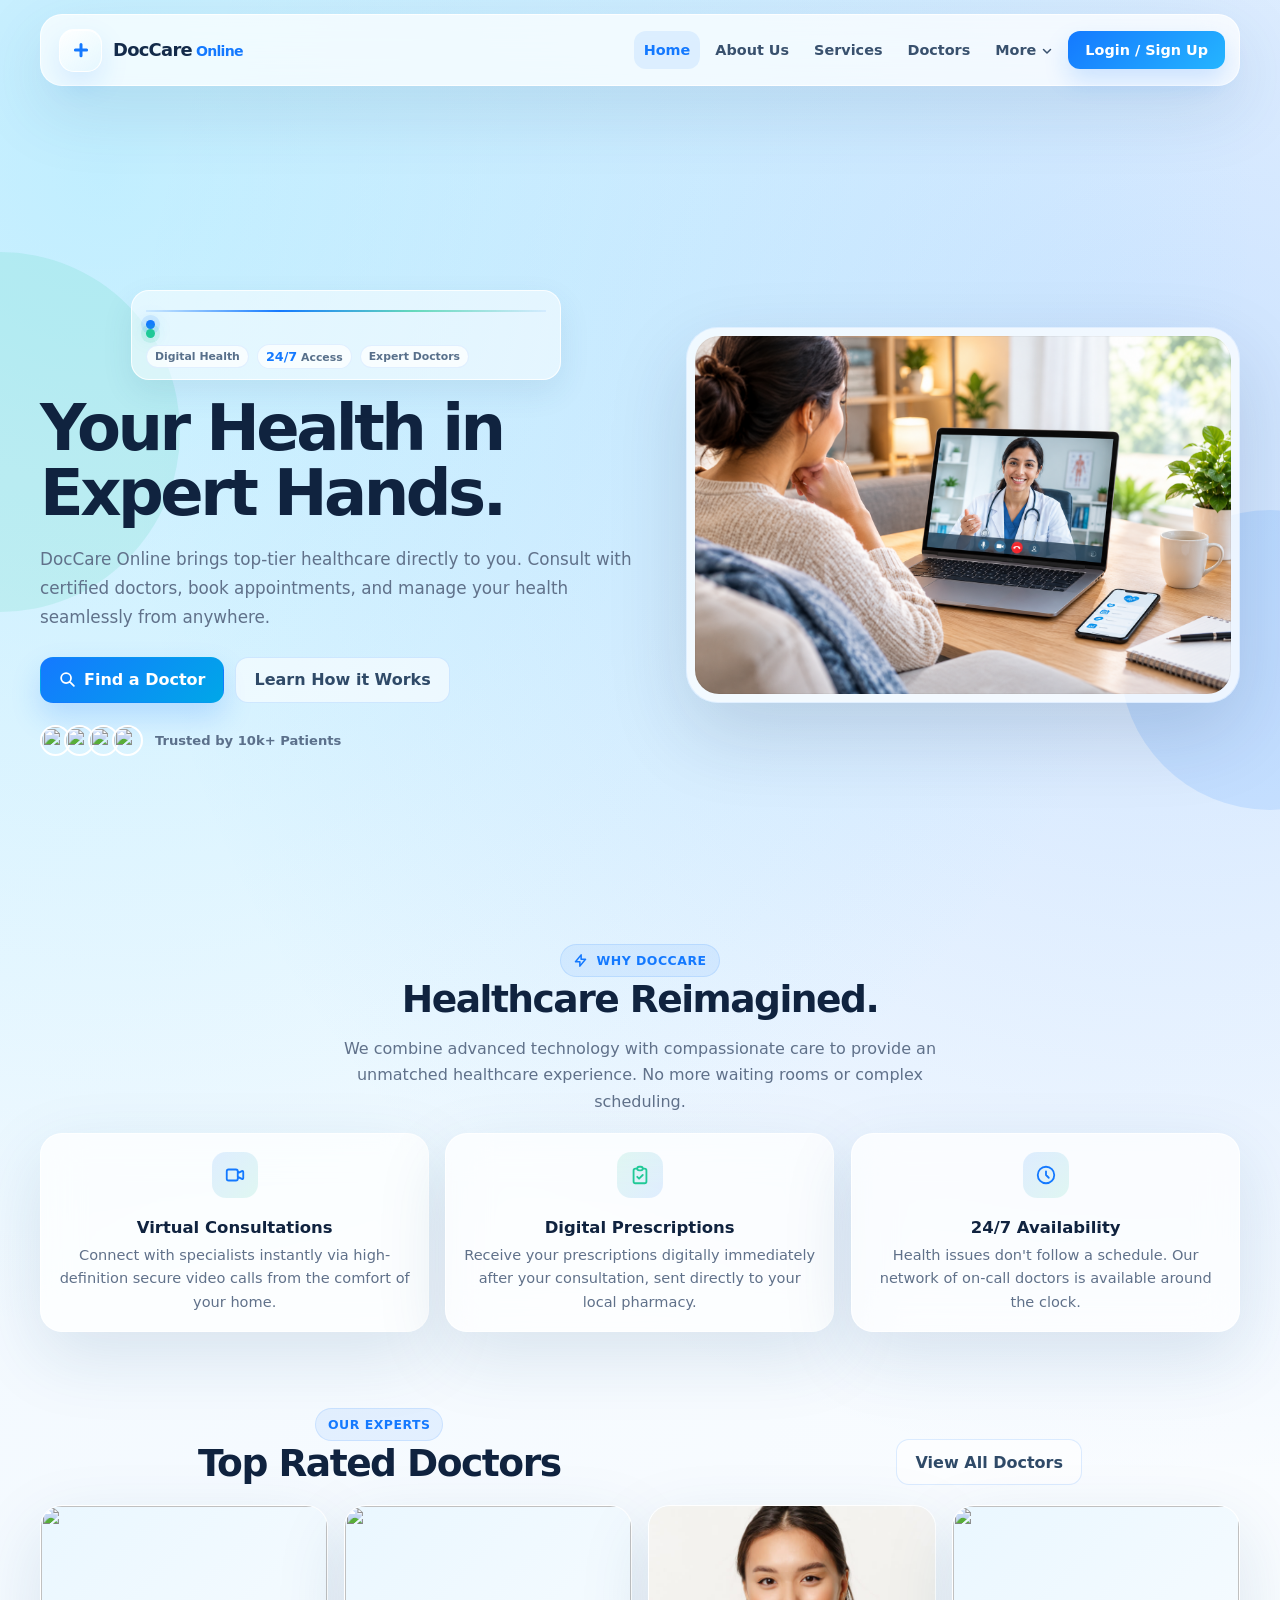
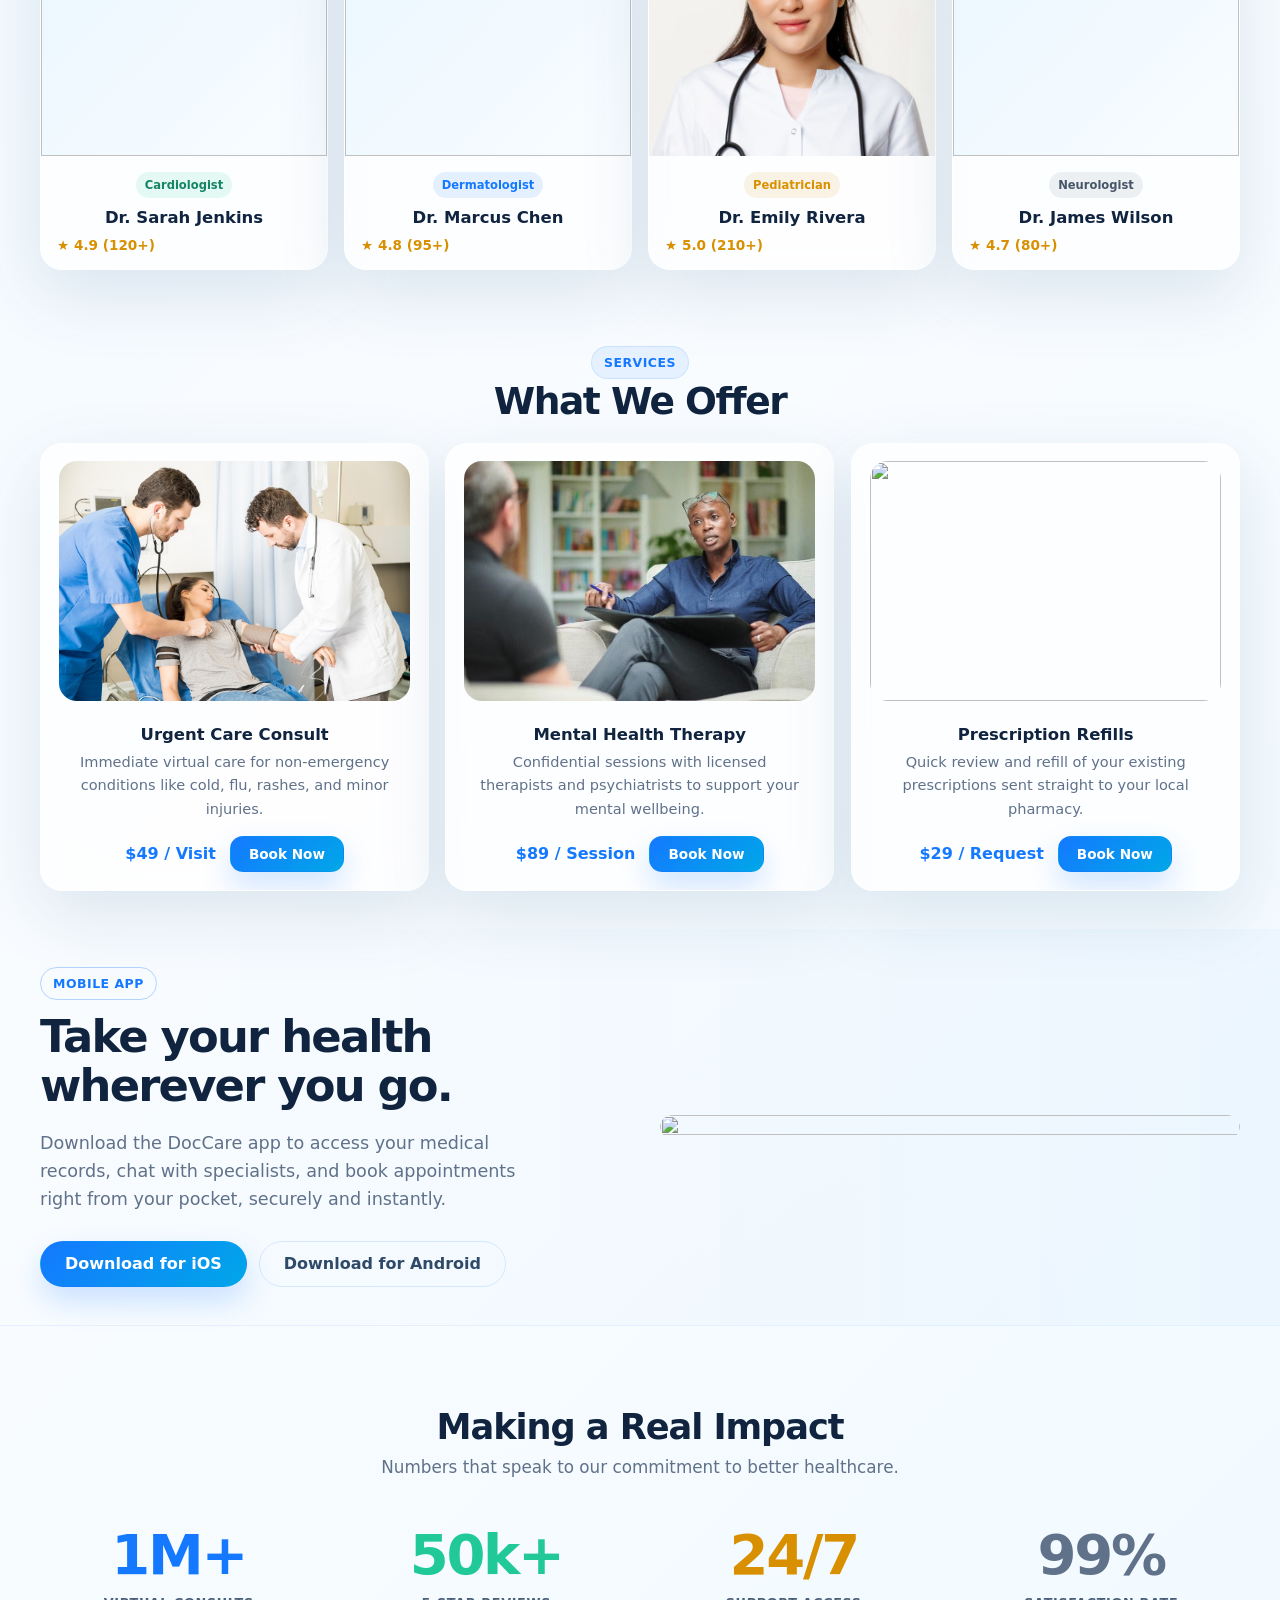
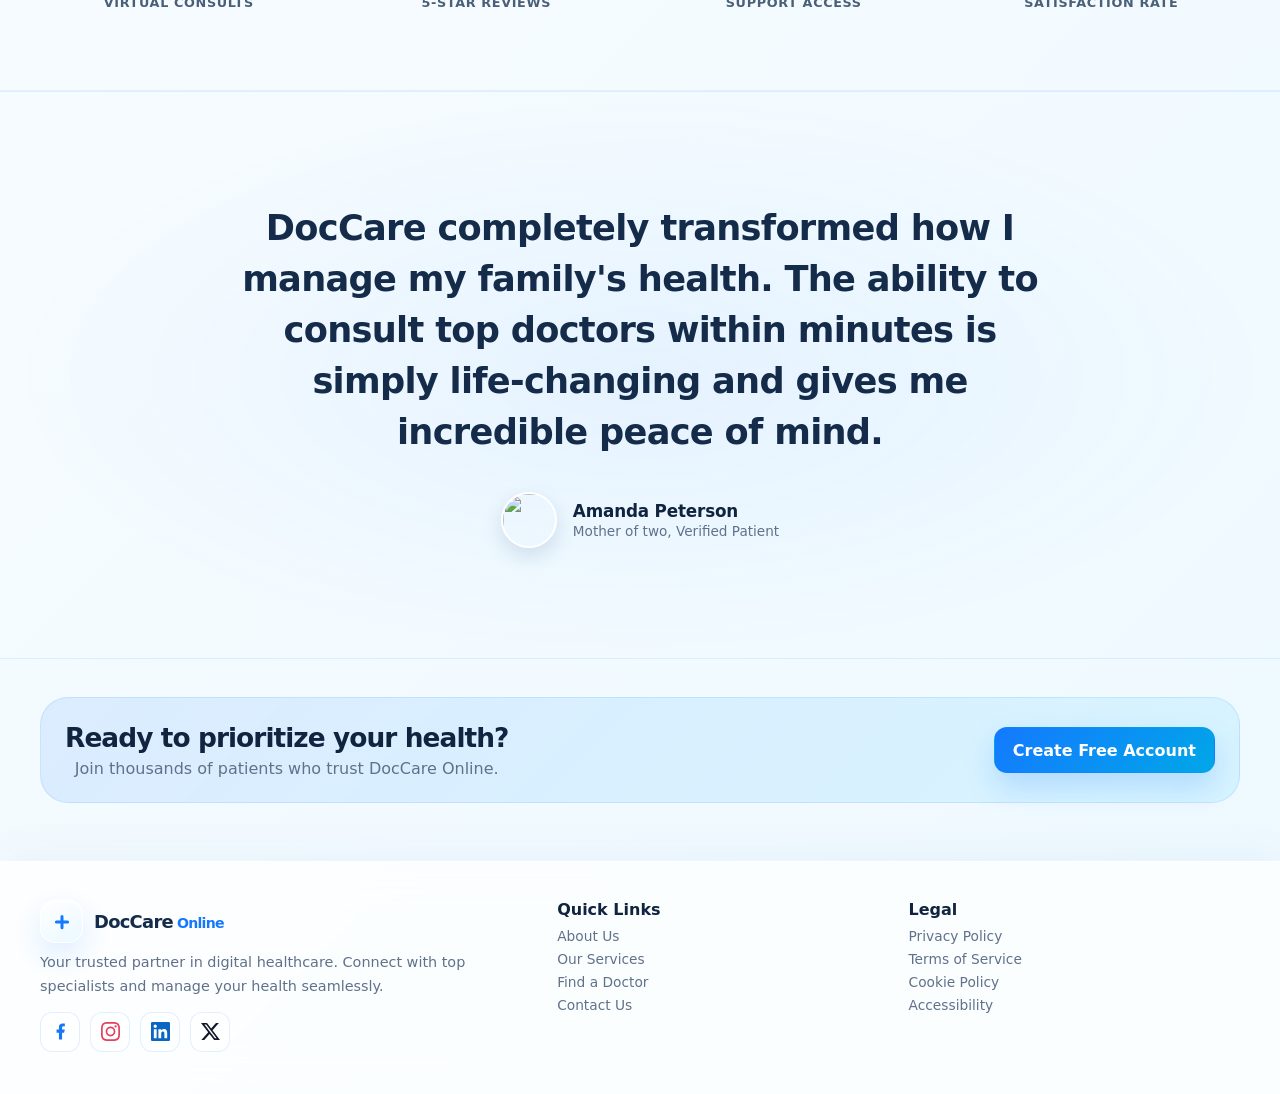
==== index.html @ 2a362c6a "first commit" ====
<!DOCTYPE html>
<html lang="en">
<head>
<meta charset="UTF-8">
<meta name="viewport" content="width=device-width, initial-scale=1.0, viewport-fit=cover">
<meta name="description" content="DocCare Online — modern doctor appointment platform for patients and healthcare professionals.">
<title>DocCare Online — Doctor Appointment Platform</title>
<link rel="icon" href="data:image/svg+xml,%3Csvg xmlns='http://www.w3.org/2000/svg' viewBox='0 0 64 64'%3E%3Crect x='2' y='2' width='60' height='60' rx='18' fill='%23eaf6ff' stroke='%23ffffff' stroke-width='4'/%3E%3Cpath d='M32 17v30M17 32h30' stroke='%231479ff' stroke-width='8' stroke-linecap='round'/%3E%3C/svg%3E">
<link rel="stylesheet" href="css/style.css">
</head>
<body>
<div id="public-layout">
<div class="nav-shell">
<nav class="navbar glass">
<a href="index.html" class="logo">
<div class="logo-mark"><svg viewBox="0 0 64 64" fill="none" stroke="var(--blue)" stroke-width="8" stroke-linecap="round" style="width: 24px; height: 24px;"><path d="M32 17v30M17 32h30"/></svg></div>
<div class="logo-wordmark"><strong>DocCare</strong><em>Online</em></div>
</a>
<div class="nav-links">
<a href="index.html" class="active" >Home</a>
<a href="about.html">About Us</a>
<a href="services.html">Services</a>
<a href="doctors.html">Doctors</a>
<div class="dropdown">
<button class="drop-toggle">More <svg style="width:12px;display:inline-block;vertical-align:middle" fill="none" stroke="currentColor" viewBox="0 0 24 24" stroke-width="3"><path stroke-linecap="round" stroke-linejoin="round" d="M19 9l-7 7-7-7"/></svg></button>
<div class="drop-menu">
<a href="specialties.html">Specialties</a>
<a href="how-it-works.html">How it Works</a>
<a href="resources.html">Resources</a>
<a href="contact.html">Contact</a>
</div>
</div>
<a href="auth.html" class="login-nav" >Login / Sign Up</a>
</div>
<button class="menu-btn" onclick="toggleMenu()"><svg fill="none" stroke="currentColor" viewBox="0 0 24 24" stroke-width="2.5"><path stroke-linecap="round" stroke-linejoin="round" d="M4 6h16M4 12h16M4 18h16"/></svg></button>
</nav>
</div>
<main id="main-content">

<section class="hero"><div class="container hero-grid"><div class="hero-copy reveal">
<div class="hero-h1-motion">
<div class="hero-motion-line"><i></i></div>
<div class="hero-nodes">
<div class="pulse-node"></div><div class="pulse-node mint"></div>
</div>
<div class="hero-motion-chips"><span>Digital Health</span><span><b>24/7</b> Access</span><span>Expert Doctors</span></div>
</div>
<h1>Your Health in Expert Hands.</h1>
<p>DocCare Online brings top-tier healthcare directly to you. Consult with certified doctors, book appointments, and manage your health seamlessly from anywhere.</p>
<div class="hero-actions"><a href="specialties.html" class="btn btn-primary"><svg fill="none" stroke="currentColor" viewBox="0 0 24 24" stroke-width="2.5"><path stroke-linecap="round" stroke-linejoin="round" d="M21 21l-6-6m2-5a7 7 0 11-14 0 7 7 0 0114 0z"/></svg> Find a Doctor</a><a href="how-it-works.html" class="btn btn-secondary">Learn How it Works</a></div>
<div class="avatar-row" style="margin-top:22px"><img src="https://i.pravatar.cc/100?img=1" class="avatar"><img src="https://i.pravatar.cc/100?img=2" class="avatar"><img src="https://i.pravatar.cc/100?img=3" class="avatar"><img src="https://i.pravatar.cc/100?img=4" class="avatar"><div style="margin-left:12px;font-size:0.82rem;font-weight:750;color:#5b708b">Trusted by 10k+ Patients</div></div></div>
<div class="hero-visual reveal" style="display:flex;justify-content:center;align-items:center">
  <div class="glass" style="border-radius:32px;overflow:hidden;box-shadow:0 30px 80px rgba(20,43,74,0.15);border:1px solid rgba(20,121,255,0.08);width:100%;max-width:650px;line-height:0;padding:8px">
    <div style="border-radius:24px;overflow:hidden;line-height:0;position:relative">
      <img src="image/home-hero.png" style="width:100%;height:auto;object-fit:cover;display:block" alt="DocCare Online">
      <div style="position:absolute;inset:0;box-shadow:inset 0 0 0 1px rgba(0,0,0,0.04);border-radius:24px;pointer-events:none"></div>
    </div>
  </div>
</div></div></section>
<section class="section"><div class="container"><div class="section-head reveal" style="flex-direction:column;align-items:center;text-align:center;gap:15px"><div><span class="eyebrow" style="margin-left:auto;margin-right:auto"><svg fill="none" stroke="currentColor" viewBox="0 0 24 24" stroke-width="2.5"><path stroke-linecap="round" stroke-linejoin="round" d="M13 10V3L4 14h7v7l9-11h-7z"/></svg> Why DocCare</span><h2 style="margin-bottom:0">Healthcare Reimagined.</h2></div><p style="margin:0 auto;text-align:center">We combine advanced technology with compassionate care to provide an unmatched healthcare experience. No more waiting rooms or complex scheduling.</p></div>
<div class="grid grid-3"><div class="card glass reveal" style="text-align:center"><div class="icon-box" style="margin:0 auto 20px"><svg fill="none" stroke="currentColor" viewBox="0 0 24 24" stroke-width="2"><path stroke-linecap="round" stroke-linejoin="round" d="M15 10l4.553-2.276A1 1 0 0121 8.618v6.764a1 1 0 01-1.447.894L15 14M5 18h8a2 2 0 002-2V8a2 2 0 00-2-2H5a2 2 0 00-2 2v8a2 2 0 002 2z"/></svg></div><h3>Virtual Consultations</h3><p>Connect with specialists instantly via high-definition secure video calls from the comfort of your home.</p></div>
<div class="card glass reveal" style="transition-delay:0.1s;text-align:center"><div class="icon-box" style="background:linear-gradient(135deg,rgba(32,201,151,0.12),rgba(20,121,255,0.12));color:var(--mint);margin:0 auto 20px"><svg fill="none" stroke="currentColor" viewBox="0 0 24 24" stroke-width="2"><path stroke-linecap="round" stroke-linejoin="round" d="M9 5H7a2 2 0 00-2 2v12a2 2 0 002 2h10a2 2 0 002-2V7a2 2 0 00-2-2h-2M9 5a2 2 0 002 2h2a2 2 0 002-2M9 5a2 2 0 012-2h2a2 2 0 012 2m-6 9l2 2 4-4"/></svg></div><h3>Digital Prescriptions</h3><p>Receive your prescriptions digitally immediately after your consultation, sent directly to your local pharmacy.</p></div>
<div class="card glass reveal" style="transition-delay:0.2s;text-align:center"><div class="icon-box" style="margin:0 auto 20px"><svg fill="none" stroke="currentColor" viewBox="0 0 24 24" stroke-width="2"><path stroke-linecap="round" stroke-linejoin="round" d="M12 8v4l3 3m6-3a9 9 0 11-18 0 9 9 0 0118 0z"/></svg></div><h3>24/7 Availability</h3><p>Health issues don't follow a schedule. Our network of on-call doctors is available around the clock.</p></div></div></div></section>

<section class="section">
    <div class="container">
        <div class="section-head reveal">
            <div>
                <span class="eyebrow">Our Experts</span>
                <h2>Top Rated Doctors</h2>
            </div>
            <a href="doctors.html" class="btn btn-secondary">View All Doctors</a>
        </div>
        <div class="grid grid-4" style="margin-top:20px">
            <div class="card glass image-card doctor-card reveal">
                <img src="https://images.unsplash.com/photo-1559839734-2b71ea197ec2?auto=format&fit=crop&q=80">
                <div class="pad">
                    <span class="badge">Cardiologist</span>
                    <h3 style="margin-bottom:2px">Dr. Sarah Jenkins</h3>
                    <div style="display:flex;justify-content:space-between;align-items:center;margin-top:10px">
                        <span class="rating">★ 4.9 (120+)</span>
                    </div>
                </div>
            </div>
            <div class="card glass image-card doctor-card reveal" style="transition-delay:0.1s">
                <img src="https://images.unsplash.com/photo-1612349317150-e413f6a5b16d?auto=format&fit=crop&q=80">
                <div class="pad">
                    <span class="badge" style="background:rgba(20,121,255,0.1);color:var(--blue)">Dermatologist</span>
                    <h3 style="margin-bottom:2px">Dr. Marcus Chen</h3>
                    <div style="display:flex;justify-content:space-between;align-items:center;margin-top:10px">
                        <span class="rating">★ 4.8 (95+)</span>
                    </div>
                </div>
            </div>
            <div class="card glass image-card doctor-card reveal" style="transition-delay:0.2s">
                <img src="image/Dr.%20Emily%20Rivera.png">
                <div class="pad">
                    <span class="badge" style="background:rgba(217,144,0,0.1);color:#d99000">Pediatrician</span>
                    <h3 style="margin-bottom:2px">Dr. Emily Rivera</h3>
                    <div style="display:flex;justify-content:space-between;align-items:center;margin-top:10px">
                        <span class="rating">★ 5.0 (210+)</span>
                    </div>
                </div>
            </div>
            <div class="card glass image-card doctor-card reveal" style="transition-delay:0.3s">
                <img src="https://images.unsplash.com/photo-1622253692010-333f2da6031d?auto=format&fit=crop&q=80">
                <div class="pad">
                    <span class="badge" style="background:rgba(100,116,139,0.1);color:#475569">Neurologist</span>
                    <h3 style="margin-bottom:2px">Dr. James Wilson</h3>
                    <div style="display:flex;justify-content:space-between;align-items:center;margin-top:10px">
                        <span class="rating">★ 4.7 (80+)</span>
                    </div>
                </div>
            </div>
        </div>
    </div>
</section>
<section class="section">
    <div class="container">
        <div class="section-head reveal">
            <div>
                <span class="eyebrow">Services</span>
                <h2>What We Offer</h2>
            </div>
        </div>
        <div class="grid grid-3" style="margin-top:20px">
            <div class="card glass service-card reveal">
                <div class="service-image"><img src="image/Urgent%20Care%20Consult.png"></div>
                <h3>Urgent Care Consult</h3>
                <p>Immediate virtual care for non-emergency conditions like cold, flu, rashes, and minor injuries.</p>
                <div class="service-foot"><span class="price">$49 / Visit</span><a href="auth.html" class="btn btn-primary" style="min-height:36px;font-size:0.85rem">Book Now</a></div>
            </div>
            <div class="card glass service-card reveal" style="transition-delay:0.1s">
                <div class="service-image"><img src="image/Mental%20Health%20Therapy.png"></div>
                <h3>Mental Health Therapy</h3>
                <p>Confidential sessions with licensed therapists and psychiatrists to support your mental wellbeing.</p>
                <div class="service-foot"><span class="price">$89 / Session</span><a href="auth.html" class="btn btn-primary" style="min-height:36px;font-size:0.85rem">Book Now</a></div>
            </div>
            <div class="card glass service-card reveal" style="transition-delay:0.2s">
                <div class="service-image"><img src="https://images.unsplash.com/photo-1631217868264-e5b90bb7e133?auto=format&fit=crop&q=80"></div>
                <h3>Prescription Refills</h3>
                <p>Quick review and refill of your existing prescriptions sent straight to your local pharmacy.</p>
                <div class="service-foot"><span class="price">$29 / Request</span><a href="auth.html" class="btn btn-primary" style="min-height:36px;font-size:0.85rem">Book Now</a></div>
            </div>
        </div>
    </div>
</section>
<!-- Advanced Section 1: Split Feature (App) -->
<section class="section" style="background:linear-gradient(to right, transparent, rgba(20,121,255,0.03))">
  <div class="container">
    <div class="split" style="align-items:center;gap:40px">
      <div class="reveal">
        <span class="eyebrow" style="margin-bottom:12px;background:none;border-color:rgba(20,121,255,0.3)">Mobile App</span>
        <h2 style="font-size:clamp(2rem, 4vw, 2.8rem);line-height:1.1;margin-bottom:18px;letter-spacing:-0.04em">Take your health wherever you go.</h2>
        <p style="color:var(--muted);font-size:1.1rem;line-height:1.6;max-width:480px;margin-bottom:28px">Download the DocCare app to access your medical records, chat with specialists, and book appointments right from your pocket, securely and instantly.</p>
        <div style="display:flex;gap:12px;flex-wrap:wrap">
          <a href="#" class="btn btn-primary" style="padding:0 24px;border-radius:99px">Download for iOS</a>
          <a href="#" class="btn btn-secondary" style="padding:0 24px;border-radius:99px;background:transparent">Download for Android</a>
        </div>
      </div>
      <div class="split-media reveal" style="height:auto;background:transparent;text-align:right">
        <img src="https://images.unsplash.com/photo-1576091160550-2173ff9e81b5?auto=format&fit=crop&q=80" style="border-radius:32px;box-shadow:0 30px 60px rgba(27,78,121,0.15)">
      </div>
    </div>
  </div>
</section>

<!-- Advanced Section 2: Big Numbers / Impact -->
<section class="section" style="padding:80px 0;border-top:1px solid rgba(20,121,255,0.08);border-bottom:1px solid rgba(20,121,255,0.08)">
  <div class="container">
    <div class="reveal" style="text-align:center;margin-bottom:50px">
      <h2 style="font-size:2.2rem;letter-spacing:-0.03em">Making a Real Impact</h2>
      <p style="color:var(--muted);margin-top:10px;font-size:1.05rem">Numbers that speak to our commitment to better healthcare.</p>
    </div>
    <div class="impact-grid reveal">
      <div>
        <strong style="display:block;font-size:3.5rem;color:var(--blue);font-weight:900;line-height:1;letter-spacing:-0.04em">1M+</strong>
        <span style="display:block;margin-top:12px;color:#4a5f78;font-weight:750;text-transform:uppercase;font-size:0.8rem;letter-spacing:0.05em">Virtual Consults</span>
      </div>
      <div>
        <strong style="display:block;font-size:3.5rem;color:var(--mint);font-weight:900;line-height:1;letter-spacing:-0.04em">50k+</strong>
        <span style="display:block;margin-top:12px;color:#4a5f78;font-weight:750;text-transform:uppercase;font-size:0.8rem;letter-spacing:0.05em">5-Star Reviews</span>
      </div>
      <div>
        <strong style="display:block;font-size:3.5rem;color:#d99000;font-weight:900;line-height:1;letter-spacing:-0.04em">24/7</strong>
        <span style="display:block;margin-top:12px;color:#4a5f78;font-weight:750;text-transform:uppercase;font-size:0.8rem;letter-spacing:0.05em">Support Access</span>
      </div>
      <div>
        <strong style="display:block;font-size:3.5rem;color:#60718a;font-weight:900;line-height:1;letter-spacing:-0.04em">99%</strong>
        <span style="display:block;margin-top:12px;color:#4a5f78;font-weight:750;text-transform:uppercase;font-size:0.8rem;letter-spacing:0.05em">Satisfaction Rate</span>
      </div>
    </div>
  </div>
</section>

<!-- Advanced Section 3: Large Testimonial -->
<section class="section" style="padding:110px 0;background:radial-gradient(ellipse at center, rgba(20,121,255,0.06) 0%, transparent 70%);border-top:1px solid rgba(20,121,255,0.1);border-bottom:1px solid rgba(20,121,255,0.1)">
  <div class="container" style="max-width:850px;text-align:center">
    <div class="reveal">
      <h2 style="font-size:clamp(1.6rem, 3vw, 2.2rem);line-height:1.45;letter-spacing:-0.02em;font-weight:600;color:#142b4a">DocCare completely transformed how I manage my family's health. The ability to consult top doctors within minutes is simply life-changing and gives me incredible peace of mind.</h2>
      <div style="margin-top:35px;display:flex;align-items:center;justify-content:center;gap:16px">
        <img src="https://i.pravatar.cc/100?img=5" style="width:56px;height:56px;border-radius:50%;object-fit:cover;border:2px solid #fff;box-shadow:0 8px 20px rgba(27,78,121,0.15)">
        <div style="text-align:left">
          <strong style="display:block;font-size:1.05rem;color:var(--ink);letter-spacing:-0.01em">Amanda Peterson</strong>
          <span style="color:var(--muted);font-size:0.85rem;font-weight:500">Mother of two, Verified Patient</span>
        </div>
      </div>
    </div>
  </div>
</section>
<section class="section"><div class="container"><div class="banner reveal"><div><h2>Ready to prioritize your health?</h2><p style="color:var(--muted);margin-top:6px">Join thousands of patients who trust DocCare Online.</p></div><a href="auth.html" class="btn btn-primary" >Create Free Account</a></div></div></section>
</main>
<footer><div class="container"><div class="footer">
<div><a href="index.html" class="logo"><div class="logo-mark"><svg viewBox="0 0 64 64" fill="none" stroke="var(--blue)" stroke-width="8" stroke-linecap="round" style="width: 24px; height: 24px;"><path d="M32 17v30M17 32h30"/></svg></div><div class="logo-wordmark"><strong>DocCare</strong><em>Online</em></div></a><p>Your trusted partner in digital healthcare. Connect with top specialists and manage your health seamlessly.</p><div class="social-row"><a href="#" class="social-icon facebook"><svg viewBox="0 0 24 24" fill="currentColor"><path d="M14 13.5h2.5l1-4H14v-2c0-1.03 0-2 2-2h1.5V2.14c-.326-.043-1.557-.14-2.857-.14C11.928 2 10 3.657 10 6.7v2.8H7v4h3V22h4v-8.5z"/></svg></a><a href="#" class="social-icon instagram"><svg viewBox="0 0 24 24" fill="currentColor"><path d="M12 2.163c3.204 0 3.584.012 4.85.07 3.252.148 4.771 1.691 4.919 4.919.058 1.265.069 1.645.069 4.849 0 3.205-.012 3.584-.069 4.849-.149 3.225-1.664 4.771-4.919 4.919-1.266.058-1.644.07-4.85.07-3.204 0-3.584-.012-4.849-.07-3.26-.149-4.771-1.699-4.919-4.92-.058-1.265-.07-1.644-.07-4.849 0-3.204.013-3.583.07-4.849.149-3.227 1.664-4.771 4.919-4.919 1.266-.057 1.645-.069 4.849-.069zM12 0C8.741 0 8.333.014 7.053.072 2.695.272.273 2.69.073 7.052.014 8.333 0 8.741 0 12c0 3.259.014 3.668.072 4.948.2 4.358 2.618 6.78 6.98 6.98C8.333 23.986 8.741 24 12 24c3.259 0 3.668-.014 4.948-.072 4.354-.2 6.782-2.618 6.979-6.98.059-1.28.073-1.689.073-4.948 0-3.259-.014-3.667-.072-4.947-.196-4.354-2.617-6.78-6.979-6.98C15.668.014 15.259 0 12 0zm0 5.838a6.162 6.162 0 100 12.324 6.162 6.162 0 000-12.324zM12 16a4 4 0 110-8 4 4 0 010 8zm6.406-11.845a1.44 1.44 0 100 2.881 1.44 1.44 0 000-2.881z"/></svg></a><a href="#" class="social-icon linkedin"><svg viewBox="0 0 24 24" fill="currentColor"><path d="M20.447 20.452h-3.554v-5.569c0-1.328-.027-3.037-1.852-3.037-1.853 0-2.136 1.445-2.136 2.939v5.667H9.351V9h3.414v1.561h.046c.477-.9 1.637-1.85 3.37-1.85 3.601 0 4.267 2.37 4.267 5.455v6.286zM5.337 7.433c-1.144 0-2.063-.926-2.063-2.065 0-1.138.92-2.063 2.063-2.063 1.14 0 2.064.925 2.064 2.063 0 1.139-.925 2.065-2.064 2.065zm1.782 13.019H3.555V9h3.564v11.452zM22.225 0H1.771C.792 0 0 .774 0 1.729v20.542C0 23.227.792 24 1.771 24h20.451C23.2 24 24 23.227 24 22.271V1.729C24 .774 23.2 0 22.222 0h.003z"/></svg></a><a href="#" class="social-icon x-social"><svg viewBox="0 0 24 24" fill="currentColor"><path d="M18.901 1.153h3.68l-8.04 9.19L24 22.846h-7.406l-5.8-7.584-6.638 7.584H.474l8.6-9.83L0 1.154h7.594l5.243 6.932ZM17.61 20.644h2.039L6.486 3.24H4.298Z"/></svg></a></div></div>
<div><h4>Quick Links</h4><a href="about.html">About Us</a><a href="services.html">Our Services</a><a href="doctors.html">Find a Doctor</a><a href="contact.html">Contact Us</a></div>
<div><h4>Legal</h4><a href="#">Privacy Policy</a><a href="#">Terms of Service</a><a href="#">Cookie Policy</a><a href="#">Accessibility</a></div>
</div></div></footer>
</div>
<div id="toast" class="toast"></div>
<button id="back-top" class="back-top" onclick="scrollToTop()"><svg fill="none" stroke="currentColor" viewBox="0 0 24 24" stroke-width="3" style="width:20px;height:20px"><path stroke-linecap="round" stroke-linejoin="round" d="M5 15l7-7 7 7"/></svg></button>
<script src="js/app.js"></script>
</body>
</html>
---- css/style.css ----
:root{--bg:#eef7ff;--bg2:#f9fcff;--ink:#10233f;--muted:#60718a;--blue:#1479ff;--blue2:#00a7e8;--mint:#20c997;--white:rgba(255,255,255,.72);--line:rgba(20,121,255,.15);--shadow:0 24px 70px rgba(27,78,121,.13);--radius:26px;--max:1200px}
*{box-sizing:border-box;margin:0;padding:0}
html{scroll-behavior:smooth}
body{font-family:Inter,ui-sans-serif,system-ui,-apple-system,BlinkMacSystemFont,"Segoe UI",sans-serif;color:var(--ink);background:radial-gradient(circle at 8% 4%,rgba(73,213,255,.28),transparent 27%),radial-gradient(circle at 92% 10%,rgba(20,121,255,.18),transparent 26%),linear-gradient(135deg,var(--bg),var(--bg2) 48%,#edf9ff);min-height:100vh;overflow-x:hidden}
body:before,body:after{content:"";position:fixed;z-index:-1;border-radius:50%;pointer-events:none}
body:before{width:360px;height:360px;left:-180px;top:28%;background:rgba(32,201,151,.12)}
body:after{width:300px;height:300px;right:-140px;bottom:10%;background:rgba(20,121,255,.12)}
a{color:inherit;text-decoration:none}button,input,select,textarea{font:inherit}button{cursor:pointer}img{display:block;max-width:100%}
.container{width:min(calc(100% - 32px),var(--max));margin:auto}
.glass{background:var(--white);border:1px solid rgba(255,255,255,.82);box-shadow:var(--shadow);backdrop-filter:blur(20px);-webkit-backdrop-filter:blur(20px)}
.nav-shell{position:sticky;top:14px;z-index:1000;padding:0 16px}.navbar{width:min(100%,var(--max));margin:auto;min-height:72px;padding:10px 14px 10px 18px;border-radius:22px;display:flex;align-items:center;gap:18px}
.logo{display:flex;align-items:center;gap:10px;font-weight:900;letter-spacing:-.03em;white-space:nowrap;margin-right:auto}.logo-mark{width:42px;height:42px;border-radius:13px;display:grid;place-items:center;background:linear-gradient(135deg,var(--blue),var(--blue2));color:#fff;box-shadow:0 12px 28px rgba(20,121,255,.25);font-size:25px;font-weight:900}.nav-links{display:flex;align-items:center;gap:5px}
.nav-links>a,.drop-toggle{border:0;background:transparent;padding:11px 10px;border-radius:12px;color:#39516e;font-weight:700;font-size:.9rem;white-space:nowrap}.nav-links>a:hover,.drop-toggle:hover,.nav-links>a.active{background:rgba(20,121,255,.09);color:var(--blue)}
.dropdown{position:relative}.drop-menu{display:none;position:absolute;top:calc(100% + 8px);left:0;min-width:220px;padding:8px;border-radius:18px;background:rgba(250,253,255,.96);border:1px solid rgba(20,121,255,.12);box-shadow:0 22px 55px rgba(30,80,120,.18);backdrop-filter:blur(18px)}.dropdown.open .drop-menu{display:grid}.drop-menu a{padding:11px 12px;border-radius:10px;color:#3b5573;font-weight:650}.drop-menu a:hover,.drop-menu a.active{background:rgba(20,121,255,.08);color:var(--blue)}
.login-nav{background:linear-gradient(135deg,var(--blue),#25b5ff)!important;color:#fff!important;padding-inline:17px!important;box-shadow:0 12px 24px rgba(20,121,255,.18)}.menu-btn{display:none;border:0;background:rgba(255,255,255,.75);width:44px;height:44px;border-radius:13px;color:var(--ink)}
main{padding-top:34px}.page{display:none}.page.active{display:block}.hero{padding:58px 0 40px;min-height:calc(100vh - 100px);display:flex;align-items:center;width:100%}.hero-grid{display:grid;grid-template-columns:1.05fr .95fr;gap:34px;align-items:center}
.eyebrow{display:inline-flex;align-items:center;gap:8px;padding:8px 12px;border-radius:999px;background:rgba(20,121,255,.08);border:1px solid rgba(20,121,255,.12);color:var(--blue);font-weight:800;font-size:.78rem;letter-spacing:.04em;text-transform:uppercase}.eyebrow svg{width:15px;height:15px}
h1{font-size:clamp(2.5rem,5vw,5rem);line-height:1.02;letter-spacing:-.055em;margin:16px 0 18px;max-width:760px}.hero h1{max-width:680px}.hero-copy p{font-size:1.05rem;line-height:1.75;color:var(--muted);max-width:650px}
.hero-actions{display:flex;flex-wrap:wrap;gap:11px;margin-top:24px}.btn{min-height:46px;border:1px solid transparent;border-radius:13px;padding:0 18px;display:inline-flex;align-items:center;justify-content:center;gap:8px;font-weight:800;transition:.25s ease;white-space:nowrap}.btn svg{width:17px;height:17px}.btn-primary{color:#fff;background:linear-gradient(135deg,var(--blue),var(--blue2));box-shadow:0 14px 30px rgba(20,121,255,.2)}.btn-secondary{background:rgba(255,255,255,.58);border-color:rgba(20,121,255,.14);color:#2f4a68}.btn:hover{transform:translateY(-2px);box-shadow:0 16px 32px rgba(30,90,140,.14)}
.hero-visual{position:relative;min-height:470px}.hero-image{height:470px;width:100%;object-fit:cover;border-radius:34px;border:1px solid rgba(255,255,255,.9);box-shadow:0 30px 80px rgba(29,83,130,.2)}.float-card{position:absolute;padding:14px 16px;border-radius:18px;min-width:190px;animation:float 5s ease-in-out infinite}.float-a{left:-20px;bottom:34px}.float-b{right:-18px;top:36px;animation-delay:-2s}.float-title{font-size:.76rem;color:var(--muted);font-weight:750}.float-value{font-weight:900;margin-top:4px}.avatar-row{display:flex;align-items:center;margin-top:10px}.avatar{width:31px;height:31px;border-radius:50%;object-fit:cover;border:2px solid #fff;margin-left:-7px}.avatar:first-child{margin-left:0}
.section{padding:38px 0}.section-head{display:flex;align-items:end;justify-content:space-between;gap:20px;margin-bottom:18px}.section-head h2{font-size:clamp(1.55rem,3vw,2.35rem);letter-spacing:-.04em}.section-head p{color:var(--muted);max-width:620px;line-height:1.65}.center-head{text-align:center;display:block}.center-head p{margin:8px auto 0}
.grid{display:grid;gap:16px}.grid-3{grid-template-columns:repeat(3,1fr)}.grid-4{grid-template-columns:repeat(4,1fr)}.values-grid{display:grid;grid-template-columns:repeat(3,1fr);gap:40px}.card{border-radius:22px;padding:18px;min-width:0}.card h3{font-size:1.03rem;margin:10px 0 6px}.card p{color:var(--muted);line-height:1.6;font-size:.91rem}
.icon-box{width:46px;height:46px;border-radius:14px;display:grid;place-items:center;background:linear-gradient(135deg,rgba(20,121,255,.12),rgba(32,201,151,.12));color:var(--blue);font-size:22px}.icon-box svg{width:22px;height:22px}
.specialty{display:flex;flex-direction:column;justify-content:center;align-items:center;text-align:center;gap:12px;padding:24px 16px;transition:.25s ease}.specialty:hover{transform:translateY(-4px)}.image-card{overflow:hidden;padding:0}.image-card img{width:100%;height:190px;object-fit:cover}.image-card .pad{padding:16px}.doctor-card img{height:250px}.badge{display:inline-flex;padding:6px 9px;border-radius:999px;background:rgba(32,201,151,.11);color:#168564;font-size:.72rem;font-weight:800}.rating{color:#d99000;font-weight:800;font-size:.85rem}
.stats{display:grid;grid-template-columns:repeat(4,1fr);gap:12px}.stat{padding:20px;border-radius:20px;text-align:center}.stat strong{display:block;font-size:1.8rem;letter-spacing:-.04em}.stat span{color:var(--muted);font-size:.82rem}.impact-grid{display:grid;grid-template-columns:repeat(4,1fr);gap:30px;text-align:center}
.split{display:grid;grid-template-columns:1fr 1fr;gap:20px;align-items:center}.split-media{height:350px;overflow:hidden;border-radius:26px}.split-media img{width:100%;height:100%;object-fit:cover}
.list{display:grid;gap:10px;margin-top:16px}.list li{list-style:none;display:flex;gap:10px;align-items:flex-start;color:#4c6078;line-height:1.5}.check{width:24px;height:24px;border-radius:50%;display:grid;place-items:center;flex:0 0 24px;background:rgba(32,201,151,.14);color:#13835f}.check svg{width:14px;height:14px}
.steps{display:grid;grid-template-columns:repeat(3,1fr);gap:14px}.step{padding:18px;border-radius:22px;position:relative}.step-num{font-weight:900;color:var(--blue);font-size:.8rem}.step img{width:100%;height:155px;object-fit:cover;border-radius:17px;margin-top:12px}.step h3{margin:12px 0 6px}
.banner{padding:24px;border-radius:28px;display:flex;justify-content:space-between;align-items:center;gap:20px;background:linear-gradient(135deg,rgba(20,121,255,.11),rgba(73,213,255,.14));border:1px solid rgba(20,121,255,.12)}.banner h2{font-size:1.65rem;letter-spacing:-.035em}
.quote{padding:22px;border-radius:22px}.quote p{font-size:1rem;line-height:1.7;color:#465b73}.quote strong{display:block;margin-top:12px}
.page-title{padding:42px 0 22px;text-align:center}.page-title h1{font-size:clamp(2rem,4vw,3.5rem);margin:0 auto 10px;max-width:none;line-height:1.08}.page-title p{color:var(--muted);max-width:720px;margin:auto;line-height:1.7}
.service-card{min-height:240px;display:flex;flex-direction:column}.service-card .service-foot{margin-top:auto;padding-top:16px;display:flex;justify-content:space-between;align-items:center}.price{font-weight:900;color:var(--blue)}
.filters{display:flex;flex-wrap:wrap;justify-content:center;gap:9px;margin-bottom:16px}.filter{border:1px solid rgba(20,121,255,.14);background:rgba(255,255,255,.6);padding:9px 12px;border-radius:999px;font-weight:800;color:#4c6078}.filter.active{background:var(--blue);color:#fff}
.contact-grid{display:grid;grid-template-columns:.85fr 1.15fr;gap:18px}.contact-list{display:grid;gap:11px}.contact-item{display:flex;gap:13px;align-items:center;padding:14px;border-radius:18px}.contact-item svg{width:20px;color:var(--blue)}
.form{display:grid;gap:12px}.form-grid{display:grid;grid-template-columns:1fr 1fr;gap:12px}label{font-size:.78rem;font-weight:800;color:#425a74;margin-bottom:5px;display:block}input,select,textarea{width:100%;border:1px solid rgba(50,91,125,.16);background:rgba(255,255,255,.72);border-radius:13px;padding:12px 13px;color:var(--ink);outline:none}input:focus,select:focus,textarea:focus{border-color:rgba(20,121,255,.55);box-shadow:0 0 0 4px rgba(20,121,255,.08)}textarea{min-height:130px;resize:vertical}
.map{height:280px;border-radius:22px;overflow:hidden;background:linear-gradient(135deg,#dff5ff,#effcf8);position:relative}.map:before{content:"";position:absolute;inset:0;background-image:linear-gradient(35deg,transparent 48%,rgba(20,121,255,.12) 49%,transparent 51%),linear-gradient(125deg,transparent 48%,rgba(32,201,151,.12) 49%,transparent 51%);background-size:90px 90px}.map-pin{position:absolute;left:50%;top:50%;transform:translate(-50%,-50%);width:64px;height:64px;border-radius:50% 50% 50% 0;rotate:-45deg;background:linear-gradient(135deg,var(--blue),var(--blue2));display:grid;place-items:center;box-shadow:0 16px 35px rgba(20,121,255,.3)}.map-pin span{rotate:45deg;color:#fff;font-weight:900}
.dashboard-page{display:none;min-height:100vh}.dashboard-page.active{display:block}.dash-layout{display:grid;grid-template-columns:250px 1fr;min-height:100vh}.sidebar{position:sticky;top:0;height:100vh;padding:18px;display:flex;flex-direction:column;gap:15px;border-right:1px solid rgba(20,121,255,.12)}.sidebar .logo{margin:0 0 12px}.side-nav{display:grid;gap:6px}.side-nav button{border:0;background:transparent;text-align:left;padding:12px 13px;border-radius:13px;color:#4a6078;font-weight:750}.side-nav button:hover,.side-nav button.active{background:rgba(20,121,255,.1);color:var(--blue)}.side-bottom{margin-top:auto;display:grid;gap:8px}
.dash-main{padding:24px;min-width:0}.dash-top{display:flex;align-items:center;justify-content:space-between;gap:14px;margin-bottom:18px}.dash-top h2{font-size:1.55rem;letter-spacing:-.035em}.dash-menu{display:none;border:0;background:rgba(255,255,255,.75);width:44px;height:44px;border-radius:13px}.dash-grid{display:grid;grid-template-columns:repeat(4,1fr);gap:12px}.dash-stat{padding:18px;border-radius:20px}.dash-stat span{display:block;color:var(--muted);font-size:.78rem}.dash-stat strong{font-size:1.8rem;display:block;margin-top:6px}
.table-wrap{overflow:auto;border-radius:20px}table{width:100%;border-collapse:collapse;min-width:680px}th,td{padding:13px 12px;text-align:left;border-bottom:1px solid rgba(20,121,255,.09);font-size:.86rem}th{color:#526780;font-size:.75rem;text-transform:uppercase;letter-spacing:.04em}.status{display:inline-flex;padding:6px 9px;border-radius:999px;font-weight:800;font-size:.72rem}.status.green{background:rgba(32,201,151,.12);color:#167b5d}.status.blue{background:rgba(20,121,255,.1);color:#1262c7}
.auth{min-height:100vh;display:grid;place-items:center;padding:30px 16px;position:relative}.auth-controls{position:fixed;top:20px;right:20px;display:flex;gap:8px}.auth-brand{display:flex;justify-content:center;margin-bottom:18px}.auth-card{width:min(100%,470px);padding:28px;border-radius:28px}.auth-card h1{font-size:2rem;text-align:center;margin:0 0 8px;letter-spacing:-.04em}.auth-card .sub{text-align:center;color:var(--muted);margin-bottom:20px}.auth-logo{display:inline-flex}
.remember-row{display:flex;justify-content:space-between;gap:10px;align-items:center;font-size:.82rem}.remember{display:flex;align-items:center;gap:8px}.remember input{width:16px;height:16px}.remember-row a{color:var(--blue);font-weight:800}.socials{display:grid;grid-template-columns:1fr 1fr;gap:10px;margin-top:14px}.social-btn{min-height:45px;border:1px solid rgba(50,91,125,.14);background:rgba(255,255,255,.72);border-radius:13px;display:flex;align-items:center;justify-content:center;gap:9px;font-weight:800;color:#344b65}.social-btn svg{width:19px;height:19px}.divider{display:flex;align-items:center;gap:10px;margin:16px 0;color:#7b8da2;font-size:.75rem}.divider:before,.divider:after{content:"";height:1px;background:rgba(20,121,255,.12);flex:1}.auth-foot{text-align:center;margin-top:15px;color:var(--muted);font-size:.86rem}.auth-foot a{color:var(--blue);font-weight:800}
.toast{position:fixed;right:18px;bottom:18px;z-index:3000;background:#10233f;color:#fff;padding:12px 15px;border-radius:13px;box-shadow:0 18px 45px rgba(16,35,63,.24);transform:translateY(20px);opacity:0;pointer-events:none;transition:.25s}.toast.show{transform:none;opacity:1}.back-top{position:fixed;right:18px;bottom:18px;width:44px;height:44px;border:0;border-radius:50%;background:var(--blue);color:#fff;display:none;place-items:center;box-shadow:0 14px 30px rgba(20,121,255,.24);z-index:800}.back-top.show{display:grid}
footer{padding:38px 0 42px;background:var(--white);border-top:1px solid rgba(255,255,255,.82);box-shadow:0 -10px 40px rgba(27,78,121,.04);backdrop-filter:blur(20px);-webkit-backdrop-filter:blur(20px);margin-top:20px}.footer{display:grid;grid-template-columns:1.2fr .8fr .8fr;gap:20px}.footer p{color:var(--muted);line-height:1.65;margin-top:8px;max-width:450px;font-size:.9rem}.footer h4{margin-bottom:9px}.footer a:not(.logo):not(.social-icon){display:block;color:#60718a;margin:7px 0;font-size:.86rem}.social-row{display:flex;gap:8px}.social-icon{width:36px;height:36px;border-radius:11px;display:grid;place-items:center;background:rgba(20,121,255,.08);color:var(--blue);font-weight:900;transition:.2s}.social-icon:hover{transform:translateY(-2px);background:rgba(20,121,255,.14)}
.reveal{opacity:0;transform:translateY(16px);transition:.65s ease}.reveal.in{opacity:1;transform:none}@keyframes float{0%,100%{transform:translateY(0)}50%{transform:translateY(-9px)}}
@media(max-width:1020px){.nav-links{gap:1px}.nav-links>a,.drop-toggle{padding-inline:8px;font-size:.82rem}.hero-grid{grid-template-columns:1fr}.hero-copy, .hero-copy p { margin-inline: auto; text-align: center; }.hero-actions, .hero-nodes, .hero-motion-chips, .avatar-row { justify-content: center !important; }.hero-copy{max-width:760px}.hero-visual{max-width:780px}.grid-4,.impact-grid{grid-template-columns:repeat(2,1fr)}.stats{grid-template-columns:repeat(2,1fr)}.footer{grid-template-columns:1fr 1fr}.dash-layout{grid-template-columns:220px 1fr}.dash-grid{grid-template-columns:repeat(2,1fr)}}
@media(max-width:780px){.nav-shell{top:8px;padding:0 9px}.navbar{min-height:64px;padding:9px 10px 9px 13px}.menu-btn{display:grid;place-items:center}.nav-links{display:none;position:absolute;left:9px;right:9px;top:calc(100% + 8px);padding:10px;border-radius:20px;flex-direction:column;align-items:stretch;background:#ffffff;box-shadow:0 25px 60px rgba(20,43,74,0.15);border:1px solid rgba(20,121,255,0.06)}.nav-links.open{display:flex}.nav-links>a,.drop-toggle{width:100%;text-align:center;padding:12px}.dropdown{width:100%}.drop-menu{position:static;box-shadow:none;margin-top:5px;background:rgba(20,121,255,0.03);border-radius:14px}.drop-menu a{text-align:center;display:block}main{padding-top:18px}.hero{padding-top:32px}.hero-image{height:370px}.hero-visual{min-height:390px}.float-a{left:8px;bottom:22px}.float-b{right:8px;top:18px}.grid-3,.steps,.values-grid{grid-template-columns:repeat(2, 1fr)}.grid-3 > *:nth-child(3):last-child,.steps > *:nth-child(3):last-child{grid-column:1 / -1;width:calc(50% - 8px);margin-inline:auto}.values-grid > *:nth-child(3):last-child{grid-column:1 / -1;width:calc(50% - 20px);margin-inline:auto}.split,.contact-grid{grid-template-columns:1fr}.form-grid{grid-template-columns:1fr}.grid-4{grid-template-columns:1fr 1fr}.footer{grid-template-columns:1fr;text-align:center}.footer .logo{justify-content:center;margin-inline:auto}.footer p{margin-inline:auto;text-align:center}.dash-layout{display:block}.sidebar{position:fixed;z-index:1200;left:-285px;top:0;width:270px;transition:.25s;background:rgba(249,252,255,.96);backdrop-filter:blur(18px);box-shadow:25px 0 50px rgba(30,80,120,.12)}.sidebar.open{left:0}.dash-main{padding:17px}.dash-menu{display:grid;place-items:center}}
@media(max-width:520px){.container{width:min(calc(100% - 22px),var(--max))}.logo-mark{width:38px;height:38px}.logo span{font-size:.94rem}h1{font-size:2.45rem}.hero-image{height:320px}.float-card{min-width:155px;padding:11px}.float-a{left:2px}.float-b{right:2px}.card{padding:15px}.grid-3,.steps,.grid-4,.stats,.dash-grid,.impact-grid,.values-grid{grid-template-columns:1fr}.grid-3 > *:nth-child(3):last-child,.steps > *:nth-child(3):last-child,.values-grid > *:nth-child(3):last-child{grid-column:auto;width:100%;margin-inline:0}.section{padding:28px 0}.banner{display:grid}.auth-card{padding:22px 18px}.auth-controls{top:10px;right:10px}.socials{grid-template-columns:1fr}}
.doctor-card img{object-position:center 28%;background:linear-gradient(135deg,#eaf7ff,#f8fcff)}
.doctor-card:hover img{transform:scale(1.055);filter:saturate(1.06) contrast(1.02)}
.home-motion{position:relative;overflow:hidden;padding:28px;border-radius:30px;min-height:260px}
.motion-stage{position:relative;height:205px;border-radius:24px;overflow:hidden;background:linear-gradient(135deg,rgba(255,255,255,.82),rgba(220,244,255,.5));border:1px solid rgba(255,255,255,.9)}
.motion-grid{position:absolute;inset:0;background-image:linear-gradient(rgba(20,121,255,.08) 1px,transparent 1px),linear-gradient(90deg,rgba(20,121,255,.08) 1px,transparent 1px);background-size:32px 32px;mask-image:linear-gradient(to bottom,transparent,#000 18%,#000 82%,transparent)}
.motion-orb{position:absolute;width:92px;height:92px;border-radius:50%;background:radial-gradient(circle at 32% 28%,#fff 0 8%,#8cecff 22%,#1479ff 68%,rgba(20,121,255,.05) 72%);box-shadow:0 0 45px rgba(20,121,255,.28),inset -12px -16px 25px rgba(8,74,160,.18);animation:orbTravel 9s cubic-bezier(.45,.05,.55,.95) infinite alternate}
.motion-orb.one{left:7%;top:55%;animation-delay:-1.5s}
.motion-orb.two{width:58px;height:58px;left:44%;top:18%;animation-duration:7s;animation-delay:-4s;background:radial-gradient(circle at 30% 25%,#fff 0 9%,#7cf5d5 23%,#20c997 68%,rgba(32,201,151,.04) 73%)}
.motion-orb.three{width:42px;height:42px;right:9%;top:55%;animation-duration:6s;animation-delay:-2s}
.motion-line{position:absolute;height:2px;width:72%;left:14%;top:50%;background:linear-gradient(90deg,transparent,rgba(20,121,255,.15),#1479ff,rgba(32,201,151,.65),transparent);filter:blur(.2px);animation:scanLine 3.8s ease-in-out infinite}
.motion-card{position:absolute;z-index:3;left:50%;top:50%;transform:translate(-50%,-50%);width:min(330px,82%);padding:16px 18px;border-radius:20px;background:rgba(255,255,255,.68);border:1px solid rgba(255,255,255,.95);backdrop-filter:blur(16px);box-shadow:0 20px 45px rgba(27,78,121,.16);animation:cardFloat 4.5s ease-in-out infinite}
.motion-card .motion-status{display:flex;align-items:center;justify-content:space-between;gap:12px}
.motion-dot{width:9px;height:9px;border-radius:50%;background:#20c997;box-shadow:0 0 0 7px rgba(32,201,151,.12);animation:dotPulse 1.8s infinite}
.motion-wave{display:flex;align-items:end;gap:5px;height:30px;margin-top:12px}
.motion-wave i{display:block;flex:1;border-radius:99px;background:linear-gradient(180deg,#1479ff,#7bdfff);animation:wave 1.2s ease-in-out infinite}
.motion-wave i:nth-child(1){height:35%;animation-delay:-.1s}.motion-wave i:nth-child(2){height:75%;animation-delay:-.3s}.motion-wave i:nth-child(3){height:50%;animation-delay:-.5s}.motion-wave i:nth-child(4){height:92%;animation-delay:-.2s}.motion-wave i:nth-child(5){height:62%;animation-delay:-.4s}.motion-wave i:nth-child(6){height:82%;animation-delay:-.6s}
.social-icon svg{width:18px;height:18px;display:block;flex:0 0 18px;overflow:visible}
.social-icon.facebook{color:#1877f2}.social-icon.instagram{color:#e4405f}.social-icon.linkedin{color:#0a66c2}.social-icon.x-social{color:#111827}
.social-icon{background:rgba(255,255,255,.7);border:1px solid rgba(20,121,255,.12)}
.social-icon:hover{transform:translateY(-5px) scale(1.06);box-shadow:0 12px 26px rgba(20,121,255,.18)}
@keyframes orbTravel{0%{transform:translate3d(0,0,0) scale(.85)}50%{transform:translate3d(210px,-30px,0) scale(1.08)}100%{transform:translate3d(430px,22px,0) scale(.92)}}
@keyframes scanLine{0%,100%{transform:translateX(-18%) scaleX(.75);opacity:.25}50%{transform:translateX(18%) scaleX(1);opacity:1}}
@keyframes cardFloat{0%,100%{transform:translate(-50%,-50%) translateY(0)}50%{transform:translate(-50%,-50%) translateY(-9px)}}
@keyframes dotPulse{0%,100%{box-shadow:0 0 0 0 rgba(32,201,151,.2)}50%{box-shadow:0 0 0 9px rgba(32,201,151,0)}}
@keyframes wave{0%,100%{transform:scaleY(.75);opacity:.65}50%{transform:scaleY(1.12);opacity:1}}
@media(max-width:780px){.home-motion{padding:18px}.motion-stage{height:190px}.motion-card{width:78%}.motion-orb{width:68px;height:68px}@keyframes orbTravel{0%{transform:translate3d(0,0,0)}50%{transform:translate3d(55px,-20px,0)}100%{transform:translate3d(105px,18px,0)}}}
@media(prefers-reduced-motion:reduce){*,*:before,*:after{scroll-behavior:auto!important;animation:none!important;transition:none!important}}
.logo{gap:11px;min-width:max-content;text-decoration:none}
.logo-mark{width:43px;height:43px;border-radius:15px;display:grid;place-items:center;padding:0;overflow:hidden;background:linear-gradient(145deg,rgba(255,255,255,.96),rgba(225,246,255,.72));border:1px solid rgba(255,255,255,.92);box-shadow:0 12px 28px rgba(20,121,255,.13),inset 0 1px 0 rgba(255,255,255,.95);position:relative}
.logo-mark svg{width:36px;height:36px;display:block;transition:transform .45s cubic-bezier(.2,.8,.2,1),filter .45s ease}
.logo:hover .logo-mark svg{transform:rotate(-7deg) scale(1.08);filter:drop-shadow(0 7px 12px rgba(20,121,255,.2))}
.logo-wordmark{display:flex;align-items:baseline;gap:4px;letter-spacing:-.045em;line-height:1}
.logo-wordmark strong{font-size:1.12rem;color:#142b4a;font-weight:900}
.logo-wordmark em{font-size:.88rem;color:var(--blue);font-style:normal;font-weight:850}
.auth-logo .logo-mark{width:48px;height:48px}.auth-logo .logo-mark svg{width:40px;height:40px}.auth-logo .logo-wordmark strong{font-size:1.2rem}.auth-logo .logo-wordmark em{font-size:.95rem}
.footer .social-row{display:flex;align-items:center;justify-content:flex-start;gap:10px;margin:13px 0 0;padding:0}
.footer .social-icon{width:40px;height:40px;min-width:40px;min-height:40px;padding:0;margin:0;border-radius:12px;display:grid;place-items:center;box-sizing:border-box;line-height:0;overflow:hidden}
.footer .social-icon svg{width:19px;height:19px;min-width:19px;min-height:19px;margin:0;padding:0;display:block;flex:none;box-sizing:border-box}
.footer .social-icon:hover{transform:translateY(-5px) scale(1.05);padding:0}
.hero-h1-motion{width:min(100%,430px);margin:16px auto 4px;padding:11px 14px 10px;border-radius:18px;background:rgba(255,255,255,.5);border:1px solid rgba(255,255,255,.82);box-shadow:0 12px 32px rgba(27,78,121,.09);backdrop-filter:blur(13px);-webkit-backdrop-filter:blur(13px);overflow:hidden}
.hero-motion-line{height:18px;display:flex;align-items:center;gap:0;position:relative}
.hero-motion-line i{height:2px;flex:1;background:linear-gradient(90deg,rgba(20,121,255,.1),#1479ff,rgba(32,201,151,.65),rgba(20,121,255,.08));position:relative;overflow:hidden}
.hero-motion-line i:after{content:"";position:absolute;top:0;left:-35%;width:35%;height:100%;background:linear-gradient(90deg,transparent,#fff,transparent);animation:heroLineTravel 2.2s linear infinite}
.pulse-node{width:9px;height:9px;border-radius:50%;background:#1479ff;box-shadow:0 0 0 5px rgba(20,121,255,.11),0 0 18px rgba(20,121,255,.3);animation:heroNodePulse 1.7s ease-in-out infinite;flex:0 0 9px}
.pulse-node.mint{background:#20c997;box-shadow:0 0 0 5px rgba(32,201,151,.11),0 0 18px rgba(32,201,151,.28);animation-delay:.35s}
.hero-motion-chips{display:flex;align-items:center;justify-content:flex-start;gap:8px;margin-top:6px;font-size:.68rem;font-weight:850;color:#58708b}
.hero-motion-chips span{padding:4px 8px;border-radius:999px;background:rgba(255,255,255,.72);border:1px solid rgba(20,121,255,.1);animation:chipFloat 3.2s ease-in-out infinite}
.hero-motion-chips span:nth-of-type(2){animation-delay:.25s}.hero-motion-chips span:nth-of-type(3){animation-delay:.5s}.hero-motion-chips b{color:var(--blue);font-size:.8rem}
@keyframes heroLineTravel{from{transform:translateX(-20px)}to{transform:translateX(160px)}}
@keyframes heroNodePulse{0%,100%{transform:scale(.85);opacity:.8}50%{transform:scale(1.2);opacity:1}}
@keyframes chipFloat{0%,100%{transform:translateY(0)}50%{transform:translateY(-2px)}}
@media(max-width:780px){.logo-mark{width:39px;height:39px;border-radius:13px}.logo-mark svg{width:33px;height:33px}.logo-wordmark strong{font-size:1rem}.logo-wordmark em{font-size:.78rem}.hero-h1-motion{margin-top:13px;width:min(100%,390px);padding:9px 10px}.hero-motion-chips{font-size:.62rem;gap:5px}.hero-motion-chips span{padding:4px 6px}.footer .social-row{justify-content:center;gap:9px}.footer .social-icon{width:39px;height:39px;min-width:39px;min-height:39px}}
@media(prefers-reduced-motion:reduce){.hero-h1-motion *{animation:none!important}}
.section-head,.page-title,.service-card,.specialty,.doctor-card,.banner,.quote,.step,.stat,.contact-item,.auth-card,.auth-panel,.auth-tabs{text-align:center}
.section-head>div{margin-inline:auto}.section-head{justify-content:center}.section-head .btn{margin-inline:auto}.service-card{align-items:center;overflow:hidden}.service-card .service-image{width:100%;height:240px;border-radius:18px;overflow:hidden;margin:-1px 0 14px}.service-card .service-image img{width:100%;height:100%;object-fit:cover;transition:transform .55s cubic-bezier(.2,.8,.2,1),filter .55s}.service-card:hover .service-image img{transform:scale(1.07);filter:saturate(1.08)}.service-foot{width:100%;justify-content:center!important;gap:14px}.service-card h3,.service-card p{max-width:330px}.card,.banner,.step,.quote,.stat,.contact-item,.social-btn,.btn,.filter,.nav-links>a,.drop-toggle,.logo-mark,.icon-box,.social-icon{transition:transform .28s cubic-bezier(.2,.8,.2,1),box-shadow .28s ease,background .28s ease,border-color .28s ease,color .28s ease}
.card:hover,.step:hover,.quote:hover,.stat:hover,.contact-item:hover{transform:translateY(-7px);box-shadow:0 28px 65px rgba(27,78,121,.18)}.image-card:hover img{transform:scale(1.045)}.image-card img{transition:transform .6s cubic-bezier(.2,.8,.2,1)}.btn:hover,.social-btn:hover,.filter:hover{transform:translateY(-3px)}.btn-primary:hover{box-shadow:0 20px 38px rgba(20,121,255,.28)}.nav-links>a:hover,.drop-toggle:hover{transform:translateY(-2px)}.logo:hover .logo-mark{transform:rotate(-6deg) scale(1.05)}.icon-box:hover{transform:translateY(-3px) rotate(-2deg);box-shadow:0 12px 26px rgba(20,121,255,.14)}.social-icon:hover{transform:translateY(-4px) scale(1.06)}.social-icon svg{width:19px;height:19px}.resource-visual{height:350px;border-radius:26px;display:flex;flex-direction:column;align-items:center;justify-content:center;gap:12px;background:linear-gradient(145deg,rgba(255,255,255,.72),rgba(20,121,255,.08));color:var(--ink)}.resource-visual span{color:var(--muted);font-size:.9rem}.facebook:hover{color:#1877F2}.instagram:hover{color:#E4405F}.linkedin:hover{color:#0A66C2}.x-social:hover{color:#111}input:hover,select:hover,textarea:hover{border-color:rgba(20,121,255,.3)}.social-btn svg{flex:0 0 19px}.auth-brand{justify-content:center}.auth-logo{margin-inline:auto}.auth-tabs{display:flex;justify-content:center;gap:8px;margin:0 auto 20px;padding:5px;border-radius:14px;background:rgba(20,121,255,.06);width:min(100%,300px)}.auth-tab{border:0;background:transparent;color:#5b7089;font-weight:850;padding:9px 18px;border-radius:10px;cursor:pointer;transition:.25s}.auth-tab.active{background:#fff;color:var(--blue);box-shadow:0 8px 20px rgba(20,121,255,.1)}.auth-panel .form{text-align:left}.auth-panel h1,.auth-panel .sub{text-align:center}.text-link{border:0;background:none;color:var(--blue);font-weight:800;cursor:pointer}.terms{display:flex!important;align-items:center;justify-content:center;gap:8px!important;font-size:.78rem!important;margin:2px 0 0!important}.terms input{width:16px!important;height:16px!important;flex:0 0 16px}.terms span{color:#536b84}.auth-controls{z-index:20}.reveal.in{animation:revealUp .7s cubic-bezier(.2,.8,.2,1) both}@keyframes revealUp{from{opacity:0;transform:translateY(22px) scale(.985)}to{opacity:1;transform:none}}@keyframes pulseGlow{0%,100%{box-shadow:0 0 0 0 rgba(20,121,255,.15)}50%{box-shadow:0 0 0 12px rgba(20,121,255,0)}}.btn-primary{animation:pulseGlow 3s ease-in-out infinite}.hero-visual .hero-image{animation:heroFloat 7s ease-in-out infinite}@keyframes heroFloat{0%,100%{transform:translateY(0)}50%{transform:translateY(-7px)}}
.card:hover,.step:hover,.quote:hover,.stat:hover,.contact-item:hover{transform:translateY(-7px);box-shadow:0 28px 65px rgba(27,78,121,.18)}.image-card:hover img{transform:scale(1.045)}.image-card img{transition:transform .6s cubic-bezier(.2,.8,.2,1)}.btn:hover,.social-btn:hover,.filter:hover{transform:translateY(-3px)}.btn-primary:hover{box-shadow:0 20px 38px rgba(20,121,255,.28)}.nav-links>a:hover,.drop-toggle:hover{transform:translateY(-2px)}.logo:hover .logo-mark{transform:rotate(-6deg) scale(1.05)}.icon-box:hover{transform:translateY(-3px) rotate(-2deg);box-shadow:0 12px 26px rgba(20,121,255,.14)}.social-icon:hover{transform:translateY(-4px) scale(1.06)}.social-icon svg{width:19px;height:19px}.resource-visual{height:350px;border-radius:26px;display:flex;flex-direction:column;align-items:center;justify-content:center;gap:12px;background:linear-gradient(145deg,rgba(255,255,255,.72),rgba(20,121,255,.08));color:var(--ink)}.resource-visual span{color:var(--muted);font-size:.9rem}.facebook:hover{color:#1877F2}.instagram:hover{color:#E4405F}.linkedin:hover{color:#0A66C2}.x-social:hover{color:#111}input:hover,select:hover,textarea:hover{border-color:rgba(20,121,255,.3)}.social-btn svg{flex:0 0 19px}.auth-brand{justify-content:center}.auth-logo{margin-inline:auto}.auth-tabs{display:flex;justify-content:center;gap:8px;margin:0 auto 20px;padding:5px;border-radius:14px;background:rgba(20,121,255,.06);width:min(100%,300px)}.auth-tab{border:0;background:transparent;color:#5b7089;font-weight:850;padding:9px 18px;border-radius:10px;cursor:pointer;transition:.25s}.auth-tab.active{background:#fff;color:var(--blue);box-shadow:0 8px 20px rgba(20,121,255,.1)}.auth-panel .form{text-align:left}.auth-panel h1,.auth-panel .sub{text-align:center}.text-link{border:0;background:none;color:var(--blue);font-weight:800;cursor:pointer}.terms{display:flex!important;align-items:center;justify-content:center;gap:8px!important;font-size:.78rem!important;margin:2px 0 0!important}.terms input{width:16px!important;height:16px!important;flex:0 0 16px}.terms span{color:#536b84}.auth-controls{z-index:20}.reveal.in{animation:revealUp .7s cubic-bezier(.2,.8,.2,1) both}@keyframes revealUp{from{opacity:0;transform:translateY(22px) scale(.985)}to{opacity:1;transform:none}}@keyframes pulseGlow{0%,100%{box-shadow:0 0 0 0 rgba(20,121,255,.15)}50%{box-shadow:0 0 0 12px rgba(20,121,255,0)}}.btn-primary{animation:pulseGlow 3s ease-in-out infinite}.hero-visual .hero-image{animation:heroFloat 7s ease-in-out infinite}@keyframes heroFloat{0%,100%{transform:translateY(0)}50%{transform:translateY(-7px)}}
.cmo-quote-content{padding:60px}.cmo-title{color:#25b5ff;font-weight:800;text-transform:uppercase;font-size:0.85rem;letter-spacing:0.05em;display:block}.cmo-heading{font-size:2.5rem;margin:15px 0 20px;line-height:1.2}.cmo-desc{color:rgba(255,255,255,0.7);font-size:1.1rem}
.specialty-features{display:flex;gap:18px;flex-wrap:wrap;flex:1.2;min-width:300px}.specialty-feature-item{display:flex;align-items:center;justify-content:flex-start;gap:14px;background:var(--white);padding:22px 28px;border-radius:20px;box-shadow:0 15px 35px rgba(27,78,121,0.04);border:1px solid rgba(20,121,255,0.08);width:calc(50% - 9px);flex-grow:1}.specialty-feature-item:last-child{width:100%}
.sub-container{padding:60px}.sub-content{max-width:100%}.sub-form-wrap{display:flex;align-items:center;gap:15px;flex-wrap:wrap}.sub-form{display:flex;align-items:center;background:#fff;border-radius:14px;padding:6px;width:100%;max-width:420px;box-shadow:0 15px 35px rgba(0,0,0,0.1)}.sub-input-group{display:flex;align-items:center;flex:1}.sub-cards-grid{display:grid;grid-template-columns:1fr 1fr;gap:20px}.sub-card{background:rgba(255,255,255,0.06);border:1px solid rgba(255,255,255,0.1);padding:24px;border-radius:20px;backdrop-filter:blur(10px)}.card-offset{transform:translateY(25px)}
@media(max-width:780px){.section-head{display:grid;justify-items:center}.section-head>div{width:100%}.hero-copy,.page-title,.card,.banner,.step,.quote,.stat,.contact-item{text-align:center}.contact-item{flex-direction:column;justify-content:center;gap:8px}.hero-actions,.hero-nodes,.hero-motion-chips,.avatar-row{justify-content:center}.hero-actions { flex-direction: column; align-items: center; width: 100%; max-width: 300px; margin-inline: auto; }.hero-actions .btn { width: 100%; }.filters { flex-direction: column; width: 100%; max-width: 300px; margin-inline: auto; }.filter { width: 100%; }.cmo-quote-content{padding:40px 20px;text-align:center}.cmo-heading{font-size:1.8rem}.cmo-desc{font-size:1rem}.specialty-features{flex-direction:column}.specialty-feature-item{width:100%;justify-content:center}.sub-container{padding:40px 20px}.sub-content{text-align:center}.sub-content p{margin-inline:auto}.sub-form-wrap{justify-content:center}.sub-form{margin-inline:auto;flex-direction:column;max-width:100%;padding:0;background:transparent;box-shadow:none;gap:12px}.sub-input-group{background:#fff;border-radius:12px;width:100%;padding:4px;box-shadow:0 15px 35px rgba(0,0,0,0.1)}.sub-form input{text-align:left;width:100%;padding:12px 5px}.sub-form button{width:100%}.sub-disclaimer{display:block;text-align:center;width:100%}.sub-cards-grid{grid-template-columns:1fr;gap:15px;margin-top:30px}.sub-card{text-align:center;display:flex;flex-direction:column;align-items:center}.card-offset{transform:none}.service-card .service-image{height:200px}.auth{padding:24px 12px}.auth-card{width:min(100%,500px)}.auth-tabs{margin-bottom:16px}.auth-controls{top:12px;right:12px}.nav-links>a{text-align:center}.nav-links{align-items:center}.nav-links .login-nav{text-align:center}.service-foot{flex-wrap:wrap}}
@media(max-width:520px){.service-card .service-image{height:180px}.auth-logo .logo-mark{width:42px;height:42px}.auth-card{padding:20px 16px}.auth-card h1{font-size:1.75rem}.remember-row{align-items:flex-start}.hero h1{font-size:2.25rem}}
.footer .social-row{padding:0!important;margin-top:13px!important}.footer .social-icon{padding:0!important;margin:0!important;box-sizing:border-box!important}.footer .social-icon svg{margin:0!important;padding:0!important;display:block!important}
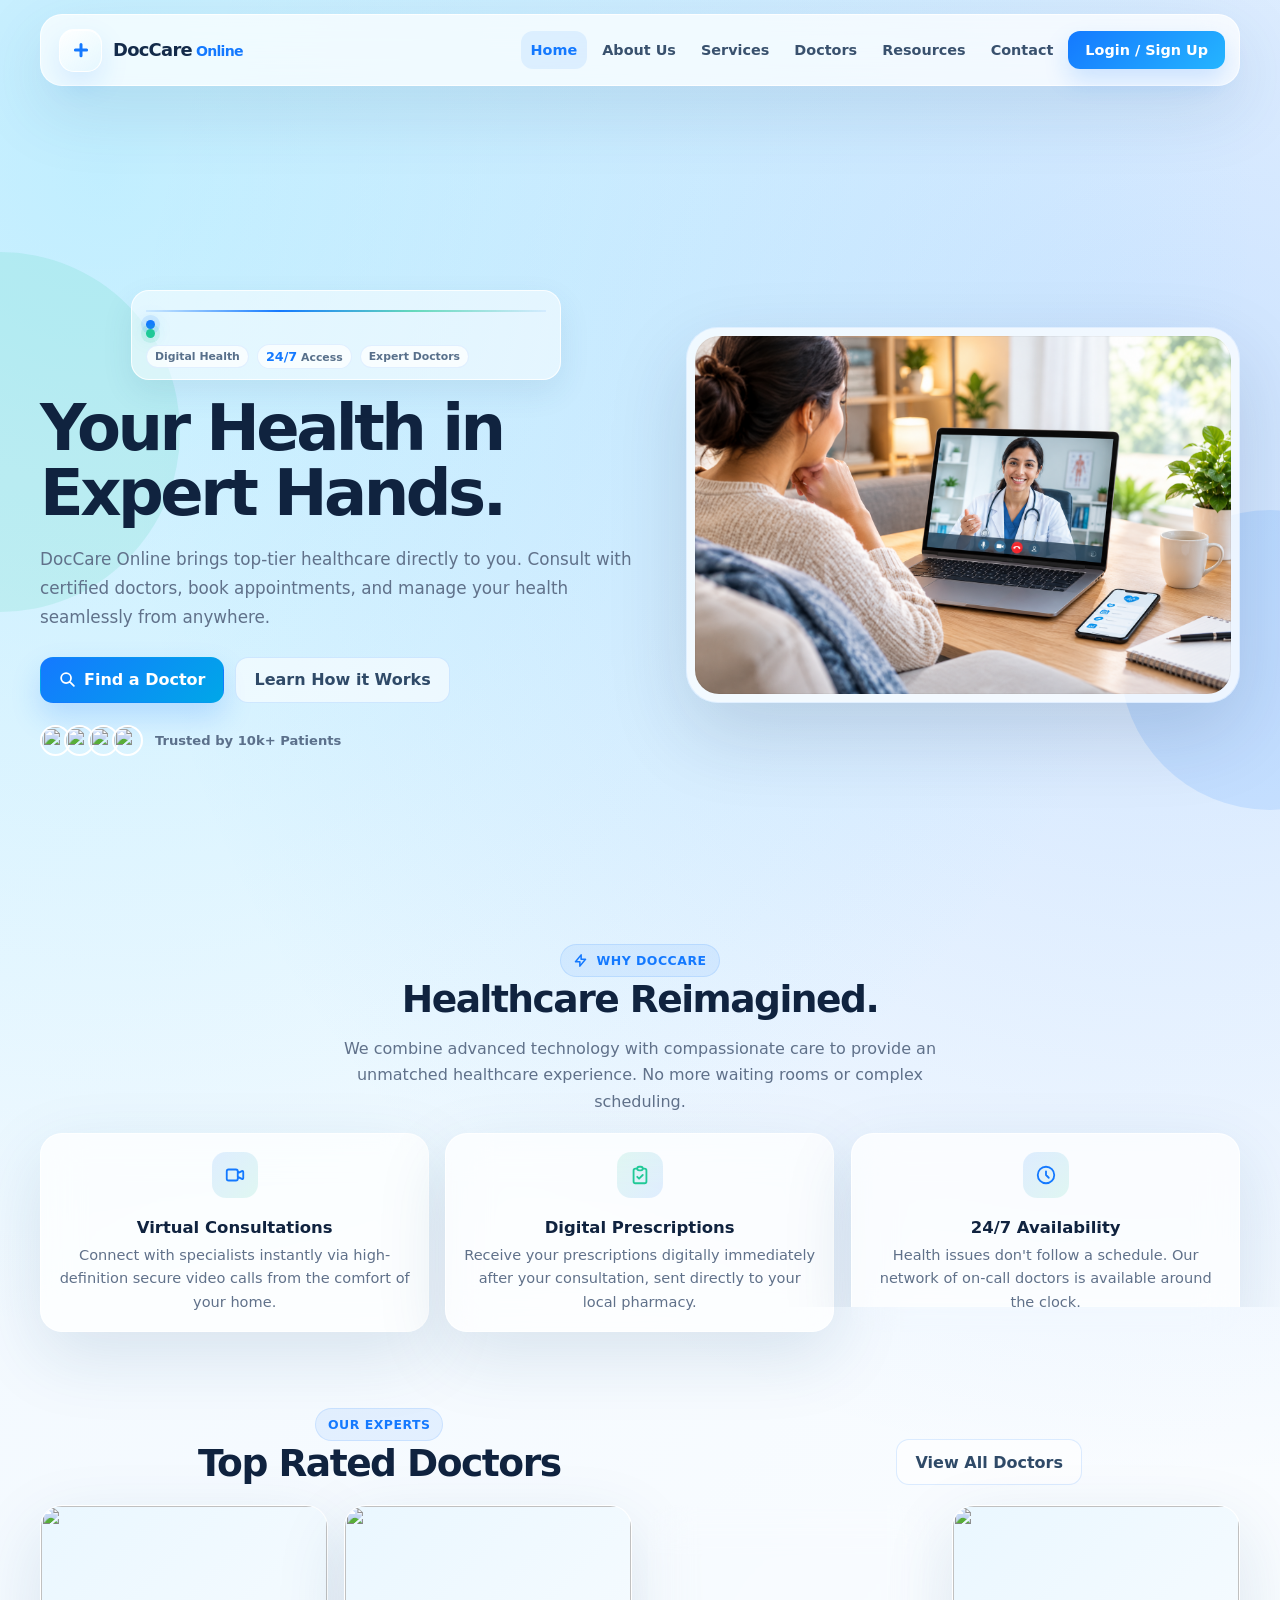
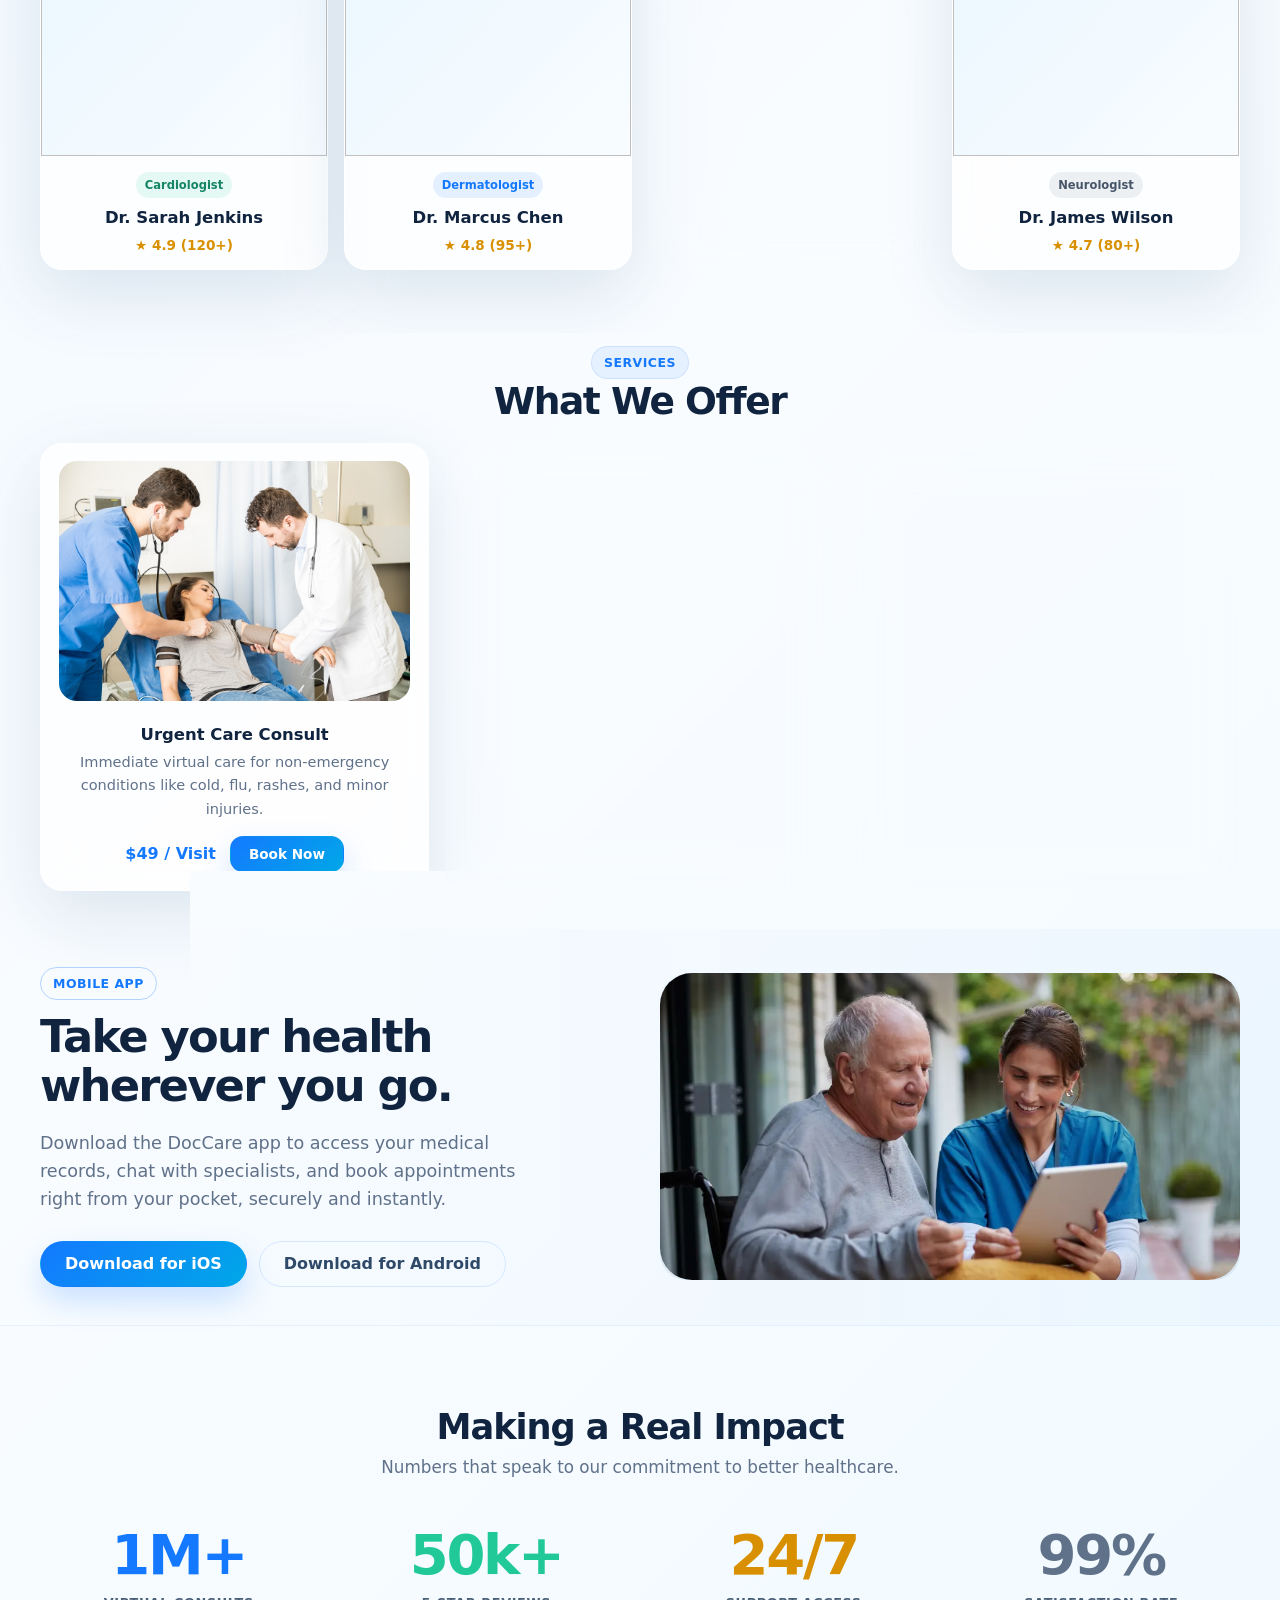
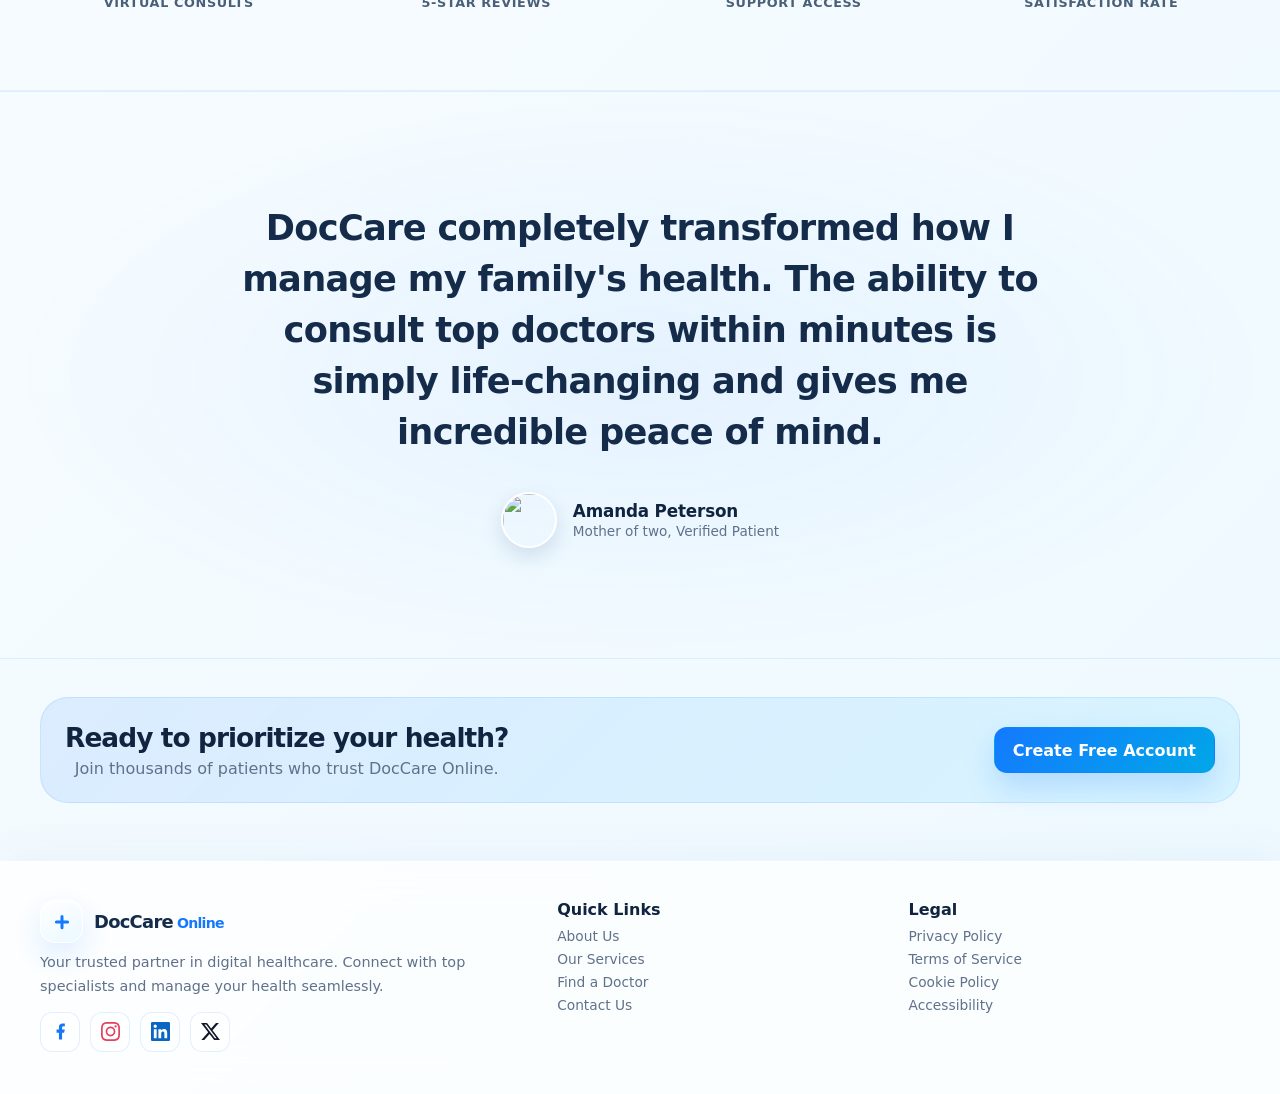
==== commit c840b486: "second commit" ====
--- a/index.html
+++ b/index.html
@@ -21,15 +21,8 @@
 <a href="about.html">About Us</a>
 <a href="services.html">Services</a>
 <a href="doctors.html">Doctors</a>
-<div class="dropdown">
-<button class="drop-toggle">More <svg style="width:12px;display:inline-block;vertical-align:middle" fill="none" stroke="currentColor" viewBox="0 0 24 24" stroke-width="3"><path stroke-linecap="round" stroke-linejoin="round" d="M19 9l-7 7-7-7"/></svg></button>
-<div class="drop-menu">
-<a href="specialties.html">Specialties</a>
-<a href="how-it-works.html">How it Works</a>
 <a href="resources.html">Resources</a>
 <a href="contact.html">Contact</a>
-</div>
-</div>
 <a href="auth.html" class="login-nav" >Login / Sign Up</a>
 </div>
 <button class="menu-btn" onclick="toggleMenu()"><svg fill="none" stroke="currentColor" viewBox="0 0 24 24" stroke-width="2.5"><path stroke-linecap="round" stroke-linejoin="round" d="M4 6h16M4 12h16M4 18h16"/></svg></button>
@@ -77,7 +70,7 @@
                 <div class="pad">
                     <span class="badge">Cardiologist</span>
                     <h3 style="margin-bottom:2px">Dr. Sarah Jenkins</h3>
-                    <div style="display:flex;justify-content:space-between;align-items:center;margin-top:10px">
+                    <div style="display:flex;justify-content:center;align-items:center;margin-top:10px">
                         <span class="rating">★ 4.9 (120+)</span>
                     </div>
                 </div>
@@ -87,7 +80,7 @@
                 <div class="pad">
                     <span class="badge" style="background:rgba(20,121,255,0.1);color:var(--blue)">Dermatologist</span>
                     <h3 style="margin-bottom:2px">Dr. Marcus Chen</h3>
-                    <div style="display:flex;justify-content:space-between;align-items:center;margin-top:10px">
+                    <div style="display:flex;justify-content:center;align-items:center;margin-top:10px">
                         <span class="rating">★ 4.8 (95+)</span>
                     </div>
                 </div>
@@ -97,7 +90,7 @@
                 <div class="pad">
                     <span class="badge" style="background:rgba(217,144,0,0.1);color:#d99000">Pediatrician</span>
                     <h3 style="margin-bottom:2px">Dr. Emily Rivera</h3>
-                    <div style="display:flex;justify-content:space-between;align-items:center;margin-top:10px">
+                    <div style="display:flex;justify-content:center;align-items:center;margin-top:10px">
                         <span class="rating">★ 5.0 (210+)</span>
                     </div>
                 </div>
@@ -107,7 +100,7 @@
                 <div class="pad">
                     <span class="badge" style="background:rgba(100,116,139,0.1);color:#475569">Neurologist</span>
                     <h3 style="margin-bottom:2px">Dr. James Wilson</h3>
-                    <div style="display:flex;justify-content:space-between;align-items:center;margin-top:10px">
+                    <div style="display:flex;justify-content:center;align-items:center;margin-top:10px">
                         <span class="rating">★ 4.7 (80+)</span>
                     </div>
                 </div>
@@ -159,7 +152,7 @@
         </div>
       </div>
       <div class="split-media reveal" style="height:auto;background:transparent;text-align:right">
-        <img src="https://images.unsplash.com/photo-1576091160550-2173ff9e81b5?auto=format&fit=crop&q=80" style="border-radius:32px;box-shadow:0 30px 60px rgba(27,78,121,0.15)">
+        <img src="image/Take%20your%20health%20wherever%20you%20go.png" style="border-radius:32px;box-shadow:0 30px 60px rgba(27,78,121,0.15)">
       </div>
     </div>
   </div>
--- a/css/style.css
+++ b/css/style.css
@@ -13,7 +13,7 @@
 .nav-links>a,.drop-toggle{border:0;background:transparent;padding:11px 10px;border-radius:12px;color:#39516e;font-weight:700;font-size:.9rem;white-space:nowrap}.nav-links>a:hover,.drop-toggle:hover,.nav-links>a.active{background:rgba(20,121,255,.09);color:var(--blue)}
 .dropdown{position:relative}.drop-menu{display:none;position:absolute;top:calc(100% + 8px);left:0;min-width:220px;padding:8px;border-radius:18px;background:rgba(250,253,255,.96);border:1px solid rgba(20,121,255,.12);box-shadow:0 22px 55px rgba(30,80,120,.18);backdrop-filter:blur(18px)}.dropdown.open .drop-menu{display:grid}.drop-menu a{padding:11px 12px;border-radius:10px;color:#3b5573;font-weight:650}.drop-menu a:hover,.drop-menu a.active{background:rgba(20,121,255,.08);color:var(--blue)}
 .login-nav{background:linear-gradient(135deg,var(--blue),#25b5ff)!important;color:#fff!important;padding-inline:17px!important;box-shadow:0 12px 24px rgba(20,121,255,.18)}.menu-btn{display:none;border:0;background:rgba(255,255,255,.75);width:44px;height:44px;border-radius:13px;color:var(--ink)}
-main{padding-top:34px}.page{display:none}.page.active{display:block}.hero{padding:58px 0 40px;min-height:calc(100vh - 100px);display:flex;align-items:center;width:100%}.hero-grid{display:grid;grid-template-columns:1.05fr .95fr;gap:34px;align-items:center}
+main{padding-top:34px}.page{display:none}.page.active{display:block}.hero{padding:58px 0 40px;min-height:calc(100vh - 100px);display:flex;align-items:center;width:100%}.section.hero{min-height:auto;padding:20px 0}.hero-grid{display:grid;grid-template-columns:1.05fr .95fr;gap:34px;align-items:center}
 .eyebrow{display:inline-flex;align-items:center;gap:8px;padding:8px 12px;border-radius:999px;background:rgba(20,121,255,.08);border:1px solid rgba(20,121,255,.12);color:var(--blue);font-weight:800;font-size:.78rem;letter-spacing:.04em;text-transform:uppercase}.eyebrow svg{width:15px;height:15px}
 h1{font-size:clamp(2.5rem,5vw,5rem);line-height:1.02;letter-spacing:-.055em;margin:16px 0 18px;max-width:760px}.hero h1{max-width:680px}.hero-copy p{font-size:1.05rem;line-height:1.75;color:var(--muted);max-width:650px}
 .hero-actions{display:flex;flex-wrap:wrap;gap:11px;margin-top:24px}.btn{min-height:46px;border:1px solid transparent;border-radius:13px;padding:0 18px;display:inline-flex;align-items:center;justify-content:center;gap:8px;font-weight:800;transition:.25s ease;white-space:nowrap}.btn svg{width:17px;height:17px}.btn-primary{color:#fff;background:linear-gradient(135deg,var(--blue),var(--blue2));box-shadow:0 14px 30px rgba(20,121,255,.2)}.btn-secondary{background:rgba(255,255,255,.58);border-color:rgba(20,121,255,.14);color:#2f4a68}.btn:hover{transform:translateY(-2px);box-shadow:0 16px 32px rgba(30,90,140,.14)}
@@ -28,7 +28,7 @@
 .steps{display:grid;grid-template-columns:repeat(3,1fr);gap:14px}.step{padding:18px;border-radius:22px;position:relative}.step-num{font-weight:900;color:var(--blue);font-size:.8rem}.step img{width:100%;height:155px;object-fit:cover;border-radius:17px;margin-top:12px}.step h3{margin:12px 0 6px}
 .banner{padding:24px;border-radius:28px;display:flex;justify-content:space-between;align-items:center;gap:20px;background:linear-gradient(135deg,rgba(20,121,255,.11),rgba(73,213,255,.14));border:1px solid rgba(20,121,255,.12)}.banner h2{font-size:1.65rem;letter-spacing:-.035em}
 .quote{padding:22px;border-radius:22px}.quote p{font-size:1rem;line-height:1.7;color:#465b73}.quote strong{display:block;margin-top:12px}
-.page-title{padding:42px 0 22px;text-align:center}.page-title h1{font-size:clamp(2rem,4vw,3.5rem);margin:0 auto 10px;max-width:none;line-height:1.08}.page-title p{color:var(--muted);max-width:720px;margin:auto;line-height:1.7}
+.page-title{padding:42px 0 22px;text-align:center}.page-title h1{font-size:2.4rem;margin:0 auto 10px;max-width:none;line-height:1.08}.page-title p{color:var(--muted);max-width:720px;margin:auto;line-height:1.7}
 .service-card{min-height:240px;display:flex;flex-direction:column}.service-card .service-foot{margin-top:auto;padding-top:16px;display:flex;justify-content:space-between;align-items:center}.price{font-weight:900;color:var(--blue)}
 .filters{display:flex;flex-wrap:wrap;justify-content:center;gap:9px;margin-bottom:16px}.filter{border:1px solid rgba(20,121,255,.14);background:rgba(255,255,255,.6);padding:9px 12px;border-radius:999px;font-weight:800;color:#4c6078}.filter.active{background:var(--blue);color:#fff}
 .contact-grid{display:grid;grid-template-columns:.85fr 1.15fr;gap:18px}.contact-list{display:grid;gap:11px}.contact-item{display:flex;gap:13px;align-items:center;padding:14px;border-radius:18px}.contact-item svg{width:20px;color:var(--blue)}
